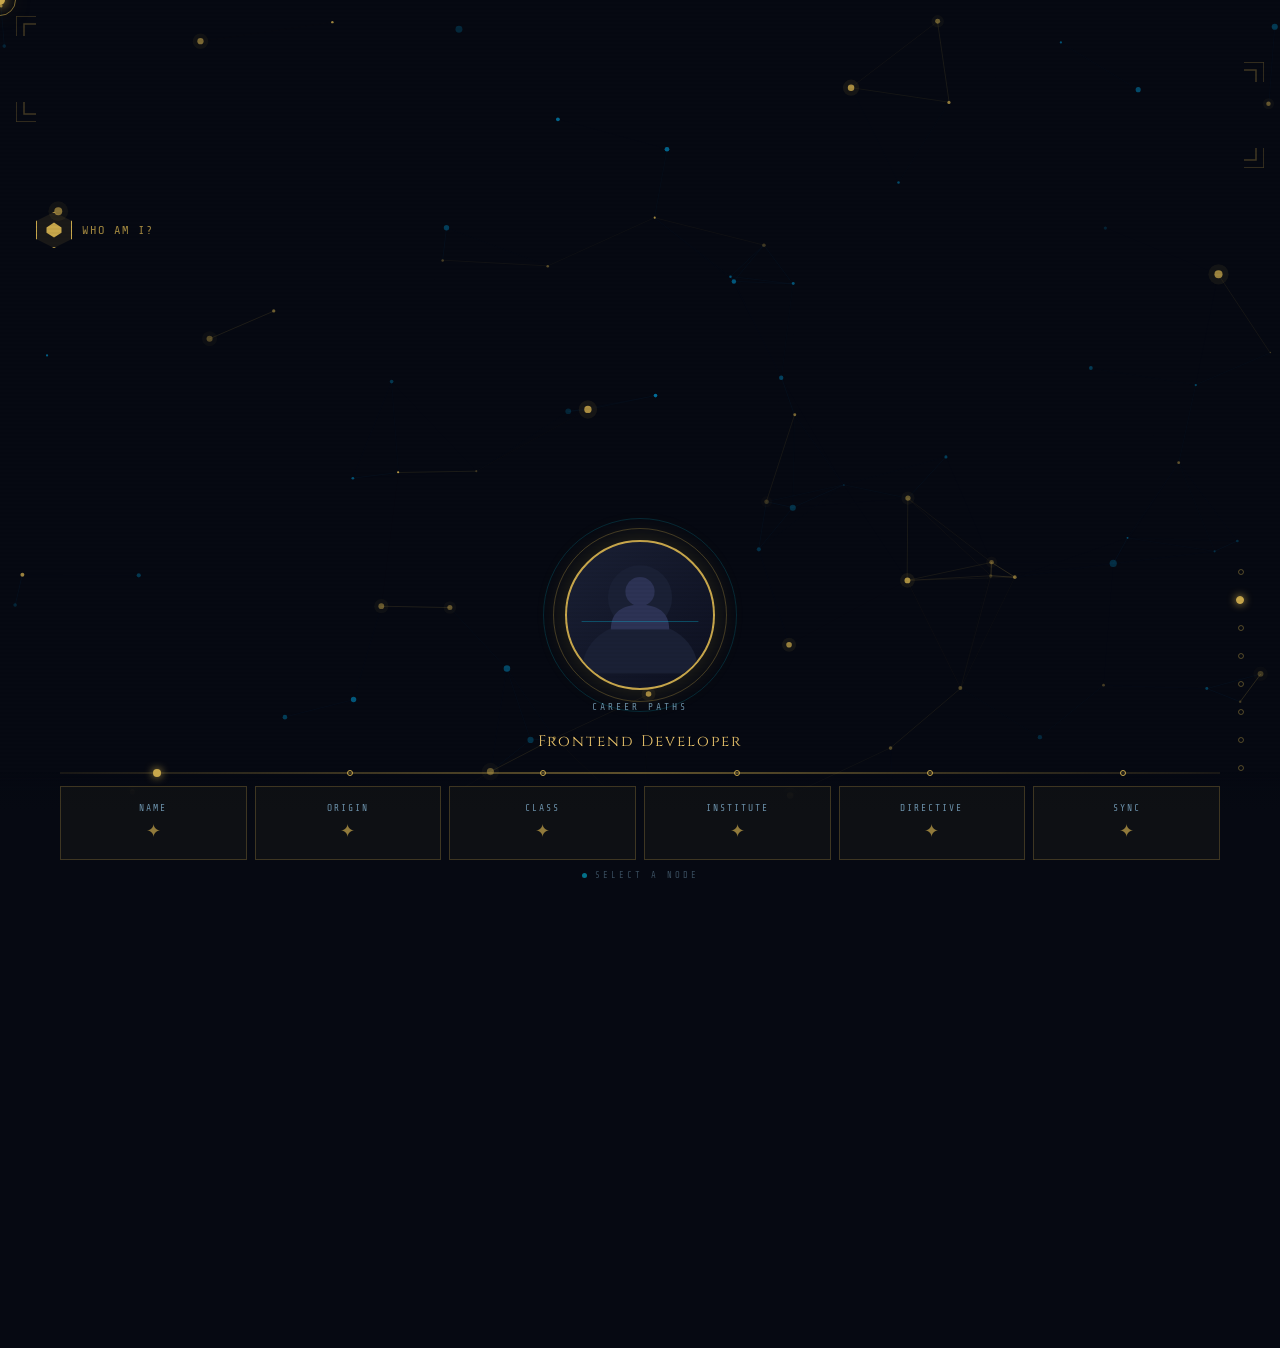
==== about.html @ 05319316 "fix font loading layout shift" ====
<!DOCTYPE html>
<html lang="en">
<head>
<meta charset="UTF-8">
<meta name="viewport" content="width=device-width, initial-scale=1.0">
<title>Who Am I — Carl Christian Jarque</title>
<link rel="preconnect" href="https://fonts.googleapis.com">
<link rel="preconnect" href="https://fonts.gstatic.com" crossorigin>
<link href="https://fonts.googleapis.com/css2?family=Cinzel:wght@400;600;700;900&family=Rajdhani:wght@300;400;500;600;700&family=Share+Tech+Mono&display=optional" rel="stylesheet">
<script src="https://cdnjs.cloudflare.com/ajax/libs/gsap/3.12.2/gsap.min.js"></script>
<link rel="stylesheet" href="css/style.css">
<style>
.about-page {
  width: 100%; height: 100%;
  display: flex;
  flex-direction: column;
  align-items: center;
  position: relative;
  padding-top: 72px;
  padding-bottom: 200px;
  overflow: hidden;
}

/* PHOTO CIRCLE AREA */
.photo-section {
  display: flex;
  flex-direction: column;
  align-items: center;
  gap: 12px;
  padding: 20px 0 16px;
}
.photo-ring-wrap {
  position: relative;
  width: 150px; height: 150px;
}
.photo-ring-1 {
  position: absolute;
  inset: -12px;
  border-radius: 50%;
  border: 1.5px solid rgba(201,168,76,0.3);
  animation: spin-slow 12s linear infinite;
}
.photo-ring-2 {
  position: absolute;
  inset: -22px;
  border-radius: 50%;
  border: 1px solid rgba(0,217,255,0.15);
  animation: spin-slow 20s linear infinite reverse;
}
.photo-circle {
  width: 150px; height: 150px;
  border-radius: 50%;
  border: 2px solid var(--gold);
  background: linear-gradient(135deg, #1a2035, #0d1020);
  display: flex;
  align-items: center;
  justify-content: center;
  overflow: hidden;
  box-shadow: 0 0 30px rgba(201,168,76,0.2);
}
.career-label {
  font-family: 'Share Tech Mono', monospace;
  font-size: 0.6rem;
  color: var(--text-dim);
  letter-spacing: 3px;
  text-align: center;
  margin-bottom: 4px;
}
.career-slider-wrap {
  height: 26px;
  overflow: hidden;
  width: 280px;
}
#career-slider {
  transition: transform 0.6s cubic-bezier(0.25, 0.46, 0.45, 0.94);
}
.career-slide {
  font-family: 'Cinzel', serif;
  font-size: 0.95rem;
  color: var(--gold-light);
  letter-spacing: 2px;
  height: 26px;
  display: flex;
  align-items: center;
  justify-content: center;
}

/* CHARACTER SILHOUETTE */
.char-silhouette {
  position: absolute;
  left: 50%;
  transform: translateX(-50%);
  top: 50%;
  margin-top: -80px;
  opacity: 0.08;
  pointer-events: none;
  width: 500px; height: 200px;
}

/* CARDS SECTION - FIXED TO BOTTOM */
.cards-section {
  position: fixed !important;
  bottom: 0 !important;
  left: 0 !important;
  right: 0 !important;
  padding: 0 60px 20px;
  background: linear-gradient(to top, rgba(6,9,18,1) 70%, rgba(6,9,18,0.95) 85%, transparent);
  z-index: 200 !important;
}
.timeline-line {
  position: relative;
  width: 100%;
  height: 2px;
  background: rgba(201,168,76,0.1);
  margin-bottom: 12px;
}
.timeline-line::after {
  content: '';
  position: absolute;
  inset: 0;
  background: linear-gradient(90deg, transparent, var(--gold), transparent);
  opacity: 0.4;
}
.timeline-dot {
  position: absolute;
  top: 50%;
  transform: translate(-50%, -50%);
  border-radius: 50%;
}
.cards-grid {
  display: grid;
  grid-template-columns: repeat(6, 1fr);
  gap: 8px;
  margin-bottom: 10px;
}
.hint-row {
  display: flex;
  align-items: center;
  justify-content: center;
  gap: 8px;
  opacity: 0.5;
}
.hint-dot {
  width: 5px; height: 5px;
  border-radius: 50%;
  background: var(--cyan);
  animation: pulse-green 2s infinite;
}
.hint-text {
  font-family: 'Share Tech Mono', monospace;
  font-size: 0.55rem;
  color: var(--text-dim);
  letter-spacing: 3px;
}

/* HOLOGRAM OVERLAY */
#hologram-overlay {
  position: fixed;
  top: 0; left: 0;
  width: 100%; height: 100%;
  z-index: 800;
  background: rgba(6,9,18,0.9);
  display: none;
  align-items: center;
  justify-content: center;
  backdrop-filter: blur(8px);
}
.holo-inner {
  display: flex;
  flex-direction: column;
  align-items: center;
  gap: 20px;
}
#hologram-cube-canvas {
  filter: drop-shadow(0 0 20px var(--cyan)) drop-shadow(0 0 40px rgba(0,217,255,0.4));
}
.holo-content {
  background: rgba(6,9,18,0.95);
  border: 1px solid rgba(0,217,255,0.3);
  padding: 28px 40px;
  max-width: 440px;
  text-align: center;
  clip-path: polygon(12px 0, 100% 0, 100% calc(100% - 12px), calc(100% - 12px) 100%, 0 100%, 0 12px);
  animation: holo-in 0.4s ease-out;
}
#holo-label {
  font-family: 'Share Tech Mono', monospace;
  font-size: 0.6rem;
  color: var(--cyan);
  letter-spacing: 4px;
  margin-bottom: 10px;
}
#holo-title {
  font-family: 'Cinzel', serif;
  font-size: 1.4rem;
  color: var(--gold-light);
  margin-bottom: 12px;
  font-weight: 600;
}
#holo-desc {
  font-family: 'Rajdhani', sans-serif;
  font-size: 0.9rem;
  color: var(--text-dim);
  line-height: 1.6;
}
.holo-close {
  font-family: 'Share Tech Mono', monospace;
  font-size: 0.6rem;
  color: var(--text-dim);
  letter-spacing: 3px;
  cursor: pointer;
  opacity: 0.6;
  transition: opacity 0.2s;
}
.holo-close:hover { opacity: 1; }





body > *:not(#bg-canvas):not(.scanlines):not(.cursor):not(.cursor-ring) {
  position: relative;
  z-index: 2;
}
.hub-page, .contact-page, .skills-page, .hobbies-page,
.projects-page, .certs-page, .about-page, .cards-section,
.contact-left, .contact-right, .hub-cards, .hub-mode-label,
.hub-card, .contact-item, .contact-header,
.skills-char-area, .skills-panel,
.hobby-frame, .hobbies-header, .frames-gallery,
.projects-list, .project-detail,
.certs-grid, .certs-header-row, .certs-footer,
.photo-section {
  position: relative;
  z-index: 20;
}

</style>
</head>
<body>

<!-- CURSOR -->
<div class="cursor" id="cursor"></div>
<div class="cursor-ring" id="cursor-ring"></div>

<!-- SCANLINES -->
<div class="scanlines"></div>

<!-- CORNER DECORATIONS -->
<div class="corner-deco tl"><svg viewBox="0 0 40 40" fill="none" stroke="#c9a84c" stroke-width="1.5"><path d="M0 20 L0 0 L20 0"/><path d="M8 20 L8 8 L20 8"/></svg></div>
<div class="corner-deco tr"><svg viewBox="0 0 40 40" fill="none" stroke="#c9a84c" stroke-width="1.5"><path d="M0 20 L0 0 L20 0"/><path d="M8 20 L8 8 L20 8"/></svg></div>
<div class="corner-deco bl"><svg viewBox="0 0 40 40" fill="none" stroke="#c9a84c" stroke-width="1.5"><path d="M0 20 L0 0 L20 0"/><path d="M8 20 L8 8 L20 8"/></svg></div>
<div class="corner-deco br"><svg viewBox="0 0 40 40" fill="none" stroke="#c9a84c" stroke-width="1.5"><path d="M0 20 L0 0 L20 0"/><path d="M8 20 L8 8 L20 8"/></svg></div>

<!-- BACKGROUND -->
<canvas id="bg-canvas"></canvas>

<!-- NAV -->
<div class="nav-breadcrumb">
  <div class="nav-logo" onclick="openAdminModal()"><svg viewBox="0 0 24 24"><path d="M12 2L22 8.5V15.5L12 22L2 15.5V8.5L12 2Z"/></svg></div>
  <span class="nav-section-name">Who Am I?</span>
</div>
<nav class="floating-nav">
  <a href="index.html" class="nav-item"><span class="nav-item-label">HOME</span><div class="nav-dot"></div></a>
  <a href="about.html" class="nav-item active"><span class="nav-item-label">WHO AM I</span><div class="nav-dot"></div></a>
  <a href="hobbies.html" class="nav-item"><span class="nav-item-label">HOBBIES</span><div class="nav-dot"></div></a>
  <a href="hub.html" class="nav-item"><span class="nav-item-label">EXPLORE</span><div class="nav-dot"></div></a>
  <a href="skills.html" class="nav-item"><span class="nav-item-label">ABILITIES</span><div class="nav-dot"></div></a>
  <a href="certifications.html" class="nav-item"><span class="nav-item-label">CERTS</span><div class="nav-dot"></div></a>
  <a href="projects.html" class="nav-item"><span class="nav-item-label">PROJECTS</span><div class="nav-dot"></div></a>
  <a href="contact.html" class="nav-item"><span class="nav-item-label">CONTACT</span><div class="nav-dot"></div></a>
</nav>
<a href="index.html" class="back-btn">
  <svg viewBox="0 0 24 24"><path d="M20 11H7.83l5.59-5.59L12 4l-8 8 8 8 1.41-1.41L7.83 13H20v-2z"/></svg>
  <span class="back-btn-text">BACK</span>
</a>

<!-- PAGE CONTENT -->
<div class="about-page">

  <!-- PHOTO SECTION -->
  <div class="photo-section">
    <div class="photo-ring-wrap">
      <div class="photo-ring-1"></div>
      <div class="photo-ring-2"></div>
      <div class="photo-circle" id="about-photo-circle">
        <svg viewBox="0 0 100 100" fill="none" style="width:100%;height:100%;">
          <circle cx="50" cy="38" r="22" fill="#1a2035"/>
          <path d="M10 90 C10 68 28 55 50 55 C72 55 90 68 90 90" fill="#1a2035"/>
          <circle cx="50" cy="34" r="10" fill="#2d3355"/>
          <path d="M30 60 C30 48 38 43 50 43 C62 43 70 48 70 60" fill="#2d3355"/>
          <line x1="10" y1="50" x2="90" y2="50" stroke="#00d9ff" stroke-width="0.5" stroke-opacity="0.4">
            <animate attributeName="y1" values="10;90;10" dur="3s" repeatCount="indefinite"/>
            <animate attributeName="y2" values="10;90;10" dur="3s" repeatCount="indefinite"/>
          </line>
        </svg>
      </div>
    </div>
    <div class="career-label">CAREER PATHS</div>
    <div class="career-slider-wrap">
      <div id="career-slider">
        <div class="career-slide">Frontend Developer</div>
        <div class="career-slide">Prompt Engineer</div>
        <div class="career-slide">Computer Engineer</div>
      </div>
    </div>
  </div>

  <!-- CHARACTER SILHOUETTE -->
  <div class="char-silhouette">
    <svg viewBox="0 0 500 200" fill="none" style="width:100%;height:100%;">
      <path d="M200 80 C180 100 160 110 100 108 C50 106 10 100 5 90 C2 84 8 78 20 80 C60 88 140 92 195 95" fill="#1a1e2e" stroke="#c9a84c" stroke-width="1.5" stroke-opacity="0.9"/>
      <path d="M300 80 C320 100 340 110 400 108 C450 106 490 100 495 90 C498 84 492 78 480 80 C440 88 360 92 305 95" fill="#1a1e2e" stroke="#c9a84c" stroke-width="1.5" stroke-opacity="0.9"/>
      <rect x="225" y="60" width="50" height="140" rx="8" fill="#141828" stroke="#c9a84c" stroke-width="1" stroke-opacity="0.6"/>
      <ellipse cx="250" cy="45" rx="28" ry="35" fill="#0f1322" stroke="#c9a84c" stroke-width="1" stroke-opacity="0.7"/>
      <ellipse cx="250" cy="50" rx="16" ry="20" fill="#050810" opacity="0.95"/>
    </svg>
  </div>

</div>

<!-- CARDS SECTION (fixed to bottom) -->
<div class="cards-section">
  <div class="timeline-line">
    <div class="timeline-dot" style="left:8.33%; width:8px; height:8px; background:var(--gold); box-shadow:0 0 8px var(--gold);"></div>
    <div class="timeline-dot" style="left:25%; width:6px; height:6px; border:1px solid var(--gold);"></div>
    <div class="timeline-dot" style="left:41.66%; width:6px; height:6px; border:1px solid var(--gold);"></div>
    <div class="timeline-dot" style="left:58.33%; width:6px; height:6px; border:1px solid var(--gold);"></div>
    <div class="timeline-dot" style="left:75%; width:6px; height:6px; border:1px solid var(--gold);"></div>
    <div class="timeline-dot" style="left:91.66%; width:6px; height:6px; border:1px solid var(--gold);"></div>
  </div>
  <div class="cards-grid">
    <div class="node-card" onclick="revealCard(0)"><div class="node-card-label">NAME</div><div class="node-card-check">✦</div></div>
    <div class="node-card" onclick="revealCard(1)"><div class="node-card-label">ORIGIN</div><div class="node-card-check">✦</div></div>
    <div class="node-card" onclick="revealCard(2)"><div class="node-card-label">CLASS</div><div class="node-card-check">✦</div></div>
    <div class="node-card" onclick="revealCard(3)"><div class="node-card-label">INSTITUTE</div><div class="node-card-check">✦</div></div>
    <div class="node-card" onclick="revealCard(4)"><div class="node-card-label">DIRECTIVE</div><div class="node-card-check">✦</div></div>
    <div class="node-card" onclick="revealCard(5)"><div class="node-card-label">SYNC</div><div class="node-card-check">✦</div></div>
  </div>
  <div class="hint-row">
    <div class="hint-dot"></div>
    <span class="hint-text">SELECT A NODE</span>
  </div>
</div>

<!-- HOLOGRAM OVERLAY -->
<div id="hologram-overlay" onclick="closeHologram()">
  <div class="holo-inner" onclick="event.stopPropagation()">
    <canvas id="hologram-cube-canvas" width="180" height="180"></canvas>
    <div class="holo-content">
      <div id="holo-label"></div>
      <div id="holo-title"></div>
      <div id="holo-desc"></div>
    </div>
    <div class="holo-close" onclick="closeHologram()">✕ CLOSE NODE</div>
  </div>
</div>

<!-- ADMIN MODAL -->
<div id="admin-modal">
  <div id="admin-terminal">
    <div class="terminal-dots"><div class="terminal-dot red"></div><div class="terminal-dot amber"></div><div class="terminal-dot green"></div><span class="terminal-label">ADMIN TERMINAL v1.0</span></div>
    <div id="admin-terminal-log"></div>
    <div class="terminal-input-row"><span class="terminal-prompt">PASS://</span><input type="password" id="admin-password-input" placeholder="enter access key..." onkeydown="handleAdminKey(event)"></div>
    <div class="terminal-buttons"><button class="terminal-btn" onclick="attemptAdminLogin()">AUTHENTICATE</button><button class="terminal-btn close" onclick="closeAdminModal()">✕</button></div>
  </div>
</div>

<script src="js/main.js"></script>
<script>
// Card data
const cardData = [
  { label: 'NODE 01 — DESIGNATION', title: 'Carl Christian Jarque', desc: 'The one behind the code, the designs, and the curiosity that drives it all.' },
  { label: 'NODE 02 — ORIGIN', title: 'Cavite, Philippines', desc: 'Born and raised in the Pearl of the Orient — shaped by culture, driven by ambition.' },
  { label: 'NODE 03 — CLASSIFICATION', title: 'Computer Engineer', desc: 'Bridging hardware and software — where logic meets creativity.' },
  { label: 'NODE 04 — INSTITUTION', title: 'San Sebastian College Recoletos De Cavite', desc: 'Forged through years of engineering challenges, projects, and sleepless nights.' },
  { label: 'NODE 05 — DIRECTIVE', title: 'Create Meaningful Experiences', desc: 'To create meaningful experiences through curiosity and exploration. Every line of code, every design decision — purposeful and intentional.' },
  { label: 'NODE 06 — SYNCHRONICITY', title: 'Be Adventurous', desc: 'Every step into the unknown shapes who you become. The philosophy that keeps pushing forward, even into uncharted territory.' }
];

// Career slider
let careerIndex = 0;
setInterval(() => {
  careerIndex = (careerIndex + 1) % 3;
  document.getElementById('career-slider').style.transform = `translateY(-${careerIndex * 26}px)`;
}, 2500);

// Hologram cube
let holoCubeAngle = 0, holoCubeActive = false;

function drawHoloCube() {
  if (!holoCubeActive) return;
  const canvas = document.getElementById('hologram-cube-canvas');
  const ctx = canvas.getContext('2d');
  const cx = 90, cy = 90, size = 55;
  ctx.clearRect(0, 0, 180, 180);
  holoCubeAngle += 0.018;
  const cos = Math.cos(holoCubeAngle), sin = Math.sin(holoCubeAngle);
  const cos2 = Math.cos(holoCubeAngle * 0.7), sin2 = Math.sin(holoCubeAngle * 0.7);
  const verts = [[-1,-1,-1],[1,-1,-1],[1,1,-1],[-1,1,-1],[-1,-1,1],[1,-1,1],[1,1,1],[-1,1,1]];
  const projected = verts.map(([x,y,z]) => {
    const x2 = x*cos - z*sin, z2 = x*sin + z*cos;
    const y2 = y*cos2 - z2*sin2, z3 = y*sin2 + z2*cos2;
    const scale = size / (2.5 - z3*0.3);
    return [cx + x2*scale, cy + y2*scale, z3];
  });
  [[0,1],[1,2],[2,3],[3,0],[4,5],[5,6],[6,7],[7,4],[0,4],[1,5],[2,6],[3,7]].forEach(([a,b]) => {
    const pa = projected[a], pb = projected[b];
    const alpha = ((pa[2]+pb[2])/2 + 1)/2 * 0.7 + 0.2;
    ctx.beginPath(); ctx.moveTo(pa[0], pa[1]); ctx.lineTo(pb[0], pb[1]);
    ctx.strokeStyle = `rgba(0,217,255,${alpha})`; ctx.lineWidth = 1.2; ctx.stroke();
  });
  projected.forEach(([px,py,pz]) => {
    const alpha = (pz+1)/2 * 0.8 + 0.2;
    ctx.beginPath(); ctx.arc(px, py, 3, 0, Math.PI*2);
    ctx.fillStyle = `rgba(0,217,255,${alpha})`; ctx.fill();
  });
  requestAnimationFrame(drawHoloCube);
}

function revealCard(index) {
  const data = cardData[index];
  document.getElementById('holo-label').textContent = data.label;
  document.getElementById('holo-title').textContent = data.title;
  document.getElementById('holo-desc').textContent = data.desc;
  document.querySelectorAll('.node-card').forEach((c,i) => c.classList.toggle('selected', i === index));
  const overlay = document.getElementById('hologram-overlay');
  overlay.style.display = 'flex';
  holoCubeActive = true;
  drawHoloCube();
  
}

function closeHologram() {
  holoCubeActive = false;
  document.getElementById('hologram-overlay').style.display = 'none';
}

// Page entrance

</script>
</body>
</html>
---- css/style.css ----
/* ============================================
   CARL CHRISTIAN JARQUE — PORTFOLIO
   Shared Stylesheet
   ============================================ */

:root {
  --bg: #060912;
  --gold: #c9a84c;
  --gold-light: #f0c96e;
  --gold-dim: #7a5e28;
  --cyan: #00d9ff;
  --cyan-dim: #004d5c;
  --blue-white: #d4eaf7;
  --text-dim: #6a8fa8;
  --red: #e03c3c;
  --panel-bg: rgba(6, 9, 18, 0.88);
  --border: rgba(201, 168, 76, 0.4);
  --border-bright: rgba(201, 168, 76, 0.85);
}

* { margin: 0; padding: 0; box-sizing: border-box; }

html, body {
  width: 100%; height: 100%;
  overflow: hidden;
  background: var(--bg);
  color: var(--blue-white);
  font-family: 'Rajdhani', sans-serif;
  cursor: none;
}

/* ============================================
   CUSTOM CURSOR
   ============================================ */
.cursor {
  position: fixed;
  width: 10px; height: 10px;
  background: var(--gold);
  border-radius: 50%;
  pointer-events: none;
  z-index: 9999;
  transform: translate(-50%, -50%);
  transition: transform 0.1s;
  box-shadow: 0 0 12px var(--gold), 0 0 24px var(--gold-dim);
}
.cursor-ring {
  position: fixed;
  width: 32px; height: 32px;
  border: 1px solid var(--gold);
  border-radius: 50%;
  pointer-events: none;
  z-index: 9998;
  transform: translate(-50%, -50%);
  transition: all 0.15s ease;
  opacity: 0.6;
}

/* ============================================
   BACKGROUND CANVAS
   ============================================ */
#bg-canvas {
  position: fixed;
  top: 0; left: 0;
  width: 100%; height: 100%;
  z-index: 1;
  pointer-events: none;
}

/* ============================================
   UNIVERSAL CONTENT LAYER
   Forces ALL page content above the canvas (z-index:1)
   ============================================ */
.page,
.hub-page, .contact-page, .skills-page,
.hobbies-page, .projects-page, .certs-page,
.about-page, .cards-section,
.nav-breadcrumb, .floating-nav, .back-btn,
.scanlines, .corner-deco,
#aria-panel, #admin-modal, #loading-screen,
#hologram-overlay, #carousel-overlay,
#cert-viewer, #cube-hologram-wrap {
  position: relative;
  z-index: 10;
}

/* Fixed elements need z-index too */
.nav-breadcrumb  { z-index: 1000; }
.floating-nav    { z-index: 1000; }
.back-btn        { z-index: 1000; }
.corner-deco     { z-index: 6;    }
.scanlines       { z-index: 5;    }
#loading-screen  { z-index: 9000; }
#aria-panel      { z-index: 500;  }
#admin-modal     { z-index: 900;  }
#hologram-overlay,
#carousel-overlay,
#cert-viewer     { z-index: 800;  }
.cards-section   { z-index: 200;  }
.cursor          { z-index: 9999; }
.cursor-ring     { z-index: 9998; }
.page {
  position: fixed;
  top: 0; left: 0;
  width: 100%; height: 100%;
  z-index: 10;
  display: flex;
  opacity: 1;
}

/* ============================================
   NAV BREADCRUMB
   ============================================ */
.nav-breadcrumb {
  position: fixed;
  top: 28px; left: 36px;
  z-index: 1000;
  display: flex;
  align-items: center;
  gap: 10px;
}
.nav-logo {
  width: 36px; height: 36px;
  border: 1.5px solid var(--gold);
  display: flex; align-items: center; justify-content: center;
  clip-path: polygon(50% 0%, 100% 25%, 100% 75%, 50% 100%, 0% 75%, 0% 25%);
  background: rgba(201,168,76,0.1);
  cursor: pointer;
  transition: all 0.3s;
}
.nav-logo:hover { background: rgba(201,168,76,0.2); }
.nav-logo svg { width: 18px; height: 18px; fill: var(--gold); }
.nav-section-name {
  font-family: 'Share Tech Mono', monospace;
  font-size: 0.75rem;
  color: var(--gold);
  letter-spacing: 2px;
  text-transform: uppercase;
  opacity: 0.8;
}

/* ============================================
   FLOATING NAV
   ============================================ */
.floating-nav {
  position: fixed;
  right: 36px;
  top: 50%;
  transform: translateY(-50%);
  z-index: 1000;
  display: flex;
  flex-direction: column;
  gap: 16px;
  align-items: flex-end;
}
.nav-item {
  display: flex;
  align-items: center;
  gap: 10px;
  cursor: pointer;
  opacity: 0.4;
  transition: all 0.3s;
  text-decoration: none;
}
.nav-item:hover, .nav-item.active { opacity: 1; }
.nav-item-label {
  font-family: 'Share Tech Mono', monospace;
  font-size: 0.65rem;
  letter-spacing: 2px;
  color: var(--gold);
  text-transform: uppercase;
  opacity: 0;
  transform: translateX(10px);
  transition: all 0.3s;
}
.nav-item:hover .nav-item-label { opacity: 1; transform: translateX(0); }
.nav-dot {
  width: 6px; height: 6px;
  border-radius: 50%;
  border: 1px solid var(--gold);
  transition: all 0.3s;
}
.nav-item.active .nav-dot,
.nav-item:hover .nav-dot {
  background: var(--gold);
  box-shadow: 0 0 8px var(--gold);
  width: 8px; height: 8px;
}

/* ============================================
   BACK BUTTON
   ============================================ */
.back-btn {
  position: fixed;
  top: 28px; right: 80px;
  z-index: 1000;
  display: flex;
  align-items: center;
  gap: 8px;
  cursor: pointer;
  opacity: 0.6;
  transition: opacity 0.2s;
  text-decoration: none;
}
.back-btn:hover { opacity: 1; }
.back-btn svg { width: 20px; height: 20px; fill: var(--gold); }
.back-btn-text {
  font-family: 'Share Tech Mono', monospace;
  font-size: 0.65rem;
  color: var(--gold);
  letter-spacing: 2px;
}

/* ============================================
   SCANLINES
   ============================================ */
.scanlines {
  position: fixed;
  top: 0; left: 0;
  width: 100%; height: 100%;
  z-index: 5;
  pointer-events: none;
  background: repeating-linear-gradient(
    0deg,
    transparent,
    transparent 2px,
    rgba(0,0,0,0.03) 2px,
    rgba(0,0,0,0.03) 4px
  );
}

/* ============================================
   CORNER DECORATIONS
   ============================================ */
.corner-deco {
  position: fixed;
  z-index: 6;
  pointer-events: none;
}
.corner-deco.tl { top: 16px; left: 16px; }
.corner-deco.tr { top: 16px; right: 16px; transform: scaleX(-1); }
.corner-deco.bl { bottom: 16px; left: 16px; transform: scaleY(-1); }
.corner-deco.br { bottom: 16px; right: 16px; transform: scale(-1); }
.corner-deco svg { width: 40px; height: 40px; opacity: 0.3; }

/* ============================================
   ARIA CHAT PANEL
   ============================================ */
#aria-panel {
  position: fixed;
  top: 0; right: -420px;
  width: 400px;
  height: 100%;
  z-index: 500;
  background: rgba(6,9,18,0.96);
  border-left: 1px solid var(--border);
  display: flex;
  flex-direction: column;
  transition: right 0.4s cubic-bezier(0.25, 0.46, 0.45, 0.94);
  backdrop-filter: blur(20px);
}
#aria-panel.open { right: 0; }

.aria-panel-header {
  padding: 24px 20px 20px;
  border-bottom: 1px solid var(--border);
  display: flex;
  align-items: center;
  gap: 14px;
  background: linear-gradient(180deg, rgba(0,217,255,0.04) 0%, transparent 100%);
}
.aria-avatar {
  width: 44px; height: 44px;
  border-radius: 50%;
  border: 1.5px solid var(--cyan);
  display: flex; align-items: center; justify-content: center;
  background: rgba(0,217,255,0.05);
  box-shadow: 0 0 12px rgba(0,217,255,0.2);
  flex-shrink: 0;
}
.aria-waveform {
  display: flex;
  align-items: center;
  gap: 2px;
  height: 20px;
}
.aria-waveform span {
  display: block;
  width: 3px;
  background: var(--cyan);
  border-radius: 2px;
  animation: wave 1.2s ease-in-out infinite;
}
.aria-waveform span:nth-child(1) { height: 8px; animation-delay: 0s; }
.aria-waveform span:nth-child(2) { height: 14px; animation-delay: 0.1s; }
.aria-waveform span:nth-child(3) { height: 20px; animation-delay: 0.2s; }
.aria-waveform span:nth-child(4) { height: 14px; animation-delay: 0.3s; }
.aria-waveform span:nth-child(5) { height: 8px; animation-delay: 0.4s; }
@keyframes wave {
  0%, 100% { transform: scaleY(0.5); opacity: 0.5; }
  50% { transform: scaleY(1); opacity: 1; }
}
.aria-info { flex: 1; }
.aria-name {
  font-family: 'Cinzel', serif;
  font-size: 1rem;
  font-weight: 600;
  color: var(--cyan);
  letter-spacing: 2px;
}
.aria-status {
  display: flex;
  align-items: center;
  gap: 6px;
  margin-top: 2px;
}
.aria-online-dot {
  width: 6px; height: 6px;
  border-radius: 50%;
  background: #00ff88;
  box-shadow: 0 0 6px #00ff88;
  animation: pulse-green 2s ease-in-out infinite;
}
.aria-status-text {
  font-family: 'Share Tech Mono', monospace;
  font-size: 0.55rem;
  color: var(--text-dim);
  letter-spacing: 1px;
}
.aria-close {
  width: 28px; height: 28px;
  border: 1px solid var(--border);
  display: flex; align-items: center; justify-content: center;
  cursor: pointer;
  color: var(--text-dim);
  font-size: 0.9rem;
  transition: all 0.2s;
}
.aria-close:hover { border-color: var(--gold); color: var(--gold); }
.aria-messages {
  flex: 1;
  overflow-y: auto;
  padding: 20px;
  display: flex;
  flex-direction: column;
  gap: 16px;
  scroll-behavior: smooth;
}
.aria-messages::-webkit-scrollbar { width: 4px; }
.aria-messages::-webkit-scrollbar-track { background: transparent; }
.aria-messages::-webkit-scrollbar-thumb { background: var(--border); border-radius: 2px; }
.msg {
  display: flex;
  gap: 10px;
  align-items: flex-end;
  animation: msg-in 0.3s ease-out;
}
@keyframes msg-in {
  from { opacity: 0; transform: translateY(10px); }
  to { opacity: 1; transform: translateY(0); }
}
.msg.user { flex-direction: row-reverse; }
.msg-avatar {
  width: 32px; height: 32px;
  border-radius: 50%;
  border: 1px solid var(--border);
  flex-shrink: 0;
  display: flex; align-items: center; justify-content: center;
  background: rgba(201,168,76,0.05);
}
.msg-avatar.aria-av { border-color: var(--cyan); background: rgba(0,217,255,0.05); }
.msg-avatar svg { width: 16px; height: 16px; }
.msg-bubble {
  max-width: 78%;
  padding: 10px 14px;
  border-radius: 2px;
}
.msg.aria .msg-bubble {
  background: rgba(0,217,255,0.06);
  border: 1px solid rgba(0,217,255,0.2);
}
.msg.user .msg-bubble {
  background: rgba(201,168,76,0.08);
  border: 1px solid rgba(201,168,76,0.2);
}
.msg-text {
  font-family: 'Rajdhani', sans-serif;
  font-size: 0.85rem;
  color: var(--blue-white);
  line-height: 1.5;
}
.msg-time {
  font-family: 'Share Tech Mono', monospace;
  font-size: 0.55rem;
  color: var(--text-dim);
  margin-top: 4px;
  text-align: right;
}
.msg.aria .msg-time { text-align: left; }
.aria-typing {
  display: none;
  gap: 4px;
  align-items: center;
  padding: 10px 14px;
  background: rgba(0,217,255,0.06);
  border: 1px solid rgba(0,217,255,0.2);
  width: fit-content;
  margin: 0 20px;
}
.aria-typing.show { display: flex; }
.typing-dot {
  width: 6px; height: 6px;
  border-radius: 50%;
  background: var(--cyan);
  opacity: 0.4;
  animation: typing 1.2s ease-in-out infinite;
}
.typing-dot:nth-child(2) { animation-delay: 0.2s; }
.typing-dot:nth-child(3) { animation-delay: 0.4s; }
@keyframes typing {
  0%, 100% { opacity: 0.4; transform: translateY(0); }
  50% { opacity: 1; transform: translateY(-4px); }
}
.aria-input-area {
  padding: 16px 20px;
  border-top: 1px solid var(--border);
  display: flex;
  gap: 10px;
  align-items: center;
}
.aria-input {
  flex: 1;
  background: rgba(255,255,255,0.03);
  border: 1px solid var(--border);
  padding: 10px 14px;
  color: var(--blue-white);
  font-family: 'Rajdhani', sans-serif;
  font-size: 0.85rem;
  outline: none;
  transition: border-color 0.2s;
}
.aria-input:focus { border-color: var(--cyan); }
.aria-input::placeholder { color: var(--text-dim); }
.aria-send {
  width: 40px; height: 40px;
  background: rgba(0,217,255,0.1);
  border: 1px solid var(--cyan);
  color: var(--cyan);
  cursor: pointer;
  display: flex; align-items: center; justify-content: center;
  transition: all 0.2s;
}
.aria-send:hover { background: rgba(0,217,255,0.2); }
.aria-send svg { width: 16px; height: 16px; fill: var(--cyan); }

/* ============================================
   ADMIN MODAL
   ============================================ */
#admin-modal {
  position: fixed;
  top: 0; left: 0;
  width: 100%; height: 100%;
  z-index: 900;
  background: rgba(6,9,18,0.95);
  display: none;
  align-items: center;
  justify-content: center;
  backdrop-filter: blur(12px);
}
#admin-terminal {
  width: 480px;
  border: 1px solid var(--border);
  background: rgba(6,9,18,0.98);
  padding: 40px;
}
.terminal-dots {
  display: flex;
  align-items: center;
  gap: 8px;
  margin-bottom: 24px;
  padding-bottom: 16px;
  border-bottom: 1px solid var(--border);
}
.terminal-dot {
  width: 10px; height: 10px;
  border-radius: 50%;
}
.terminal-dot.red { background: #e03c3c; }
.terminal-dot.amber { background: var(--gold); }
.terminal-dot.green { background: #00ff88; }
.terminal-label {
  font-family: 'Share Tech Mono', monospace;
  font-size: 0.65rem;
  color: var(--text-dim);
  letter-spacing: 2px;
  margin-left: 8px;
}
#admin-terminal-log {
  font-family: 'Share Tech Mono', monospace;
  font-size: 0.7rem;
  color: var(--cyan);
  line-height: 2;
  margin-bottom: 20px;
  min-height: 80px;
}
.terminal-input-row {
  display: flex;
  align-items: center;
  gap: 10px;
  margin-bottom: 16px;
}
.terminal-prompt {
  font-family: 'Share Tech Mono', monospace;
  font-size: 0.7rem;
  color: var(--gold);
}
#admin-password-input {
  flex: 1;
  background: transparent;
  border: none;
  border-bottom: 1px solid var(--border);
  color: var(--blue-white);
  font-family: 'Share Tech Mono', monospace;
  font-size: 0.8rem;
  padding: 6px;
  outline: none;
  letter-spacing: 3px;
}
.terminal-buttons {
  display: flex;
  gap: 10px;
}
.terminal-btn {
  flex: 1;
  padding: 10px;
  background: rgba(201,168,76,0.1);
  border: 1px solid var(--gold);
  color: var(--gold);
  font-family: 'Share Tech Mono', monospace;
  font-size: 0.7rem;
  letter-spacing: 2px;
  cursor: pointer;
  transition: all 0.2s;
}
.terminal-btn:hover { background: rgba(201,168,76,0.2); }
.terminal-btn.close {
  flex: 0;
  padding: 10px 16px;
  background: transparent;
  border-color: var(--border);
  color: var(--text-dim);
}

/* ============================================
   CSS ENTRANCE ANIMATIONS (replaces GSAP)
   ============================================ */
@keyframes fadeInUp {
  from { opacity: 0; transform: translateY(16px); }
  to   { opacity: 1; transform: translateY(0); }
}
@keyframes fadeInLeft {
  from { opacity: 0; transform: translateX(-16px); }
  to   { opacity: 1; transform: translateX(0); }
}
@keyframes fadeIn {
  from { opacity: 0; }
  to   { opacity: 1; }
}

.anim-fade-up   { animation: fadeInUp  0.5s ease-out both; }
.anim-fade-left { animation: fadeInLeft 0.5s ease-out both; }
.anim-fade      { animation: fadeIn    0.5s ease-out both; }
.anim-delay-1   { animation-delay: 0.1s; }
.anim-delay-2   { animation-delay: 0.2s; }
.anim-delay-3   { animation-delay: 0.3s; }
.anim-delay-4   { animation-delay: 0.4s; }
.anim-delay-5   { animation-delay: 0.5s; }

/* Ensure animated elements start visible if animation not supported */
.anim-fade-up, .anim-fade-left, .anim-fade { opacity: 1; }
@keyframes pulse-red {
  0%, 100% { box-shadow: 0 0 0 0 rgba(201,100,30,0.6); }
  50% { box-shadow: 0 0 0 6px rgba(201,100,30,0); }
}
@keyframes pulse-green {
  0%, 100% { box-shadow: 0 0 6px #00ff88; }
  50% { box-shadow: 0 0 14px #00ff88; }
}
@keyframes spin-slow {
  from { transform: rotate(0deg); }
  to { transform: rotate(360deg); }
}
@keyframes glitch-text {
  0%, 92%, 100% { text-shadow: none; transform: none; }
  93% { text-shadow: -2px 0 var(--cyan), 2px 0 var(--red); transform: translateX(1px); }
  94% { text-shadow: 2px 0 var(--cyan), -2px 0 var(--red); transform: translateX(-1px); }
  95% { text-shadow: none; transform: none; }
  96% { text-shadow: -1px 0 var(--cyan), 1px 0 var(--red); transform: translateX(2px); }
  97% { text-shadow: none; transform: none; }
}
@keyframes holo-in {
  from { opacity: 0; transform: translateY(20px) scale(0.95); }
  to { opacity: 1; transform: translateY(0) scale(1); }
}
@keyframes aria-ping {
  0% { transform: translate(-50%,-50%) scale(1); opacity: 0.6; }
  100% { transform: translate(-50%,-50%) scale(2.2); opacity: 0; }
}

/* ============================================
   SHARED COMPONENTS
   ============================================ */
.section-tag {
  font-family: 'Share Tech Mono', monospace;
  font-size: 0.7rem;
  color: var(--cyan);
  letter-spacing: 4px;
  text-transform: uppercase;
  opacity: 0.8;
  margin-bottom: 6px;
}
.section-title {
  font-family: 'Cinzel', serif;
  font-size: clamp(1.4rem, 2.5vw, 2.2rem);
  font-weight: 700;
  color: var(--blue-white);
  line-height: 1.1;
  letter-spacing: 1px;
  margin-bottom: 20px;
}
.gold-btn {
  display: flex;
  align-items: center;
  justify-content: space-between;
  padding: 0 24px;
  height: 48px;
  background: linear-gradient(135deg, rgba(201,168,76,0.15) 0%, rgba(201,168,76,0.05) 100%);
  border: 1px solid var(--gold);
  cursor: pointer;
  transition: all 0.3s;
  clip-path: polygon(12px 0, 100% 0, 100% calc(100% - 12px), calc(100% - 12px) 100%, 0 100%, 0 12px);
  position: relative;
  overflow: hidden;
  font-family: 'Cinzel', serif;
  font-size: 0.9rem;
  font-weight: 600;
  color: var(--gold-light);
  letter-spacing: 3px;
  text-transform: uppercase;
  text-decoration: none;
}
.gold-btn:hover {
  background: linear-gradient(135deg, rgba(201,168,76,0.25) 0%, rgba(201,168,76,0.1) 100%);
  box-shadow: 0 0 20px rgba(201,168,76,0.2);
  text-shadow: 0 0 12px var(--gold);
}

/* Node cards (Who Am I) */
.node-card {
  background: rgba(201,168,76,0.04);
  border: 1px solid rgba(201,168,76,0.25);
  padding: 16px 12px;
  cursor: pointer;
  transition: all 0.25s;
  display: flex;
  flex-direction: column;
  align-items: center;
  justify-content: center;
  gap: 8px;
}
.node-card:hover {
  border-color: var(--gold);
  background: rgba(201,168,76,0.1);
  transform: translateY(-3px);
  box-shadow: 0 8px 20px rgba(201,168,76,0.15);
}
.node-card.selected {
  border-color: var(--cyan);
  background: rgba(0,217,255,0.06);
}
.node-card-label {
  font-family: 'Share Tech Mono', monospace;
  font-size: 0.6rem;
  color: var(--text-dim);
  letter-spacing: 2px;
  text-align: center;
}
.node-card-check {
  font-size: 1.1rem;
  color: var(--gold);
  opacity: 0.7;
}
.node-card:hover .node-card-check { opacity: 1; color: var(--cyan); }
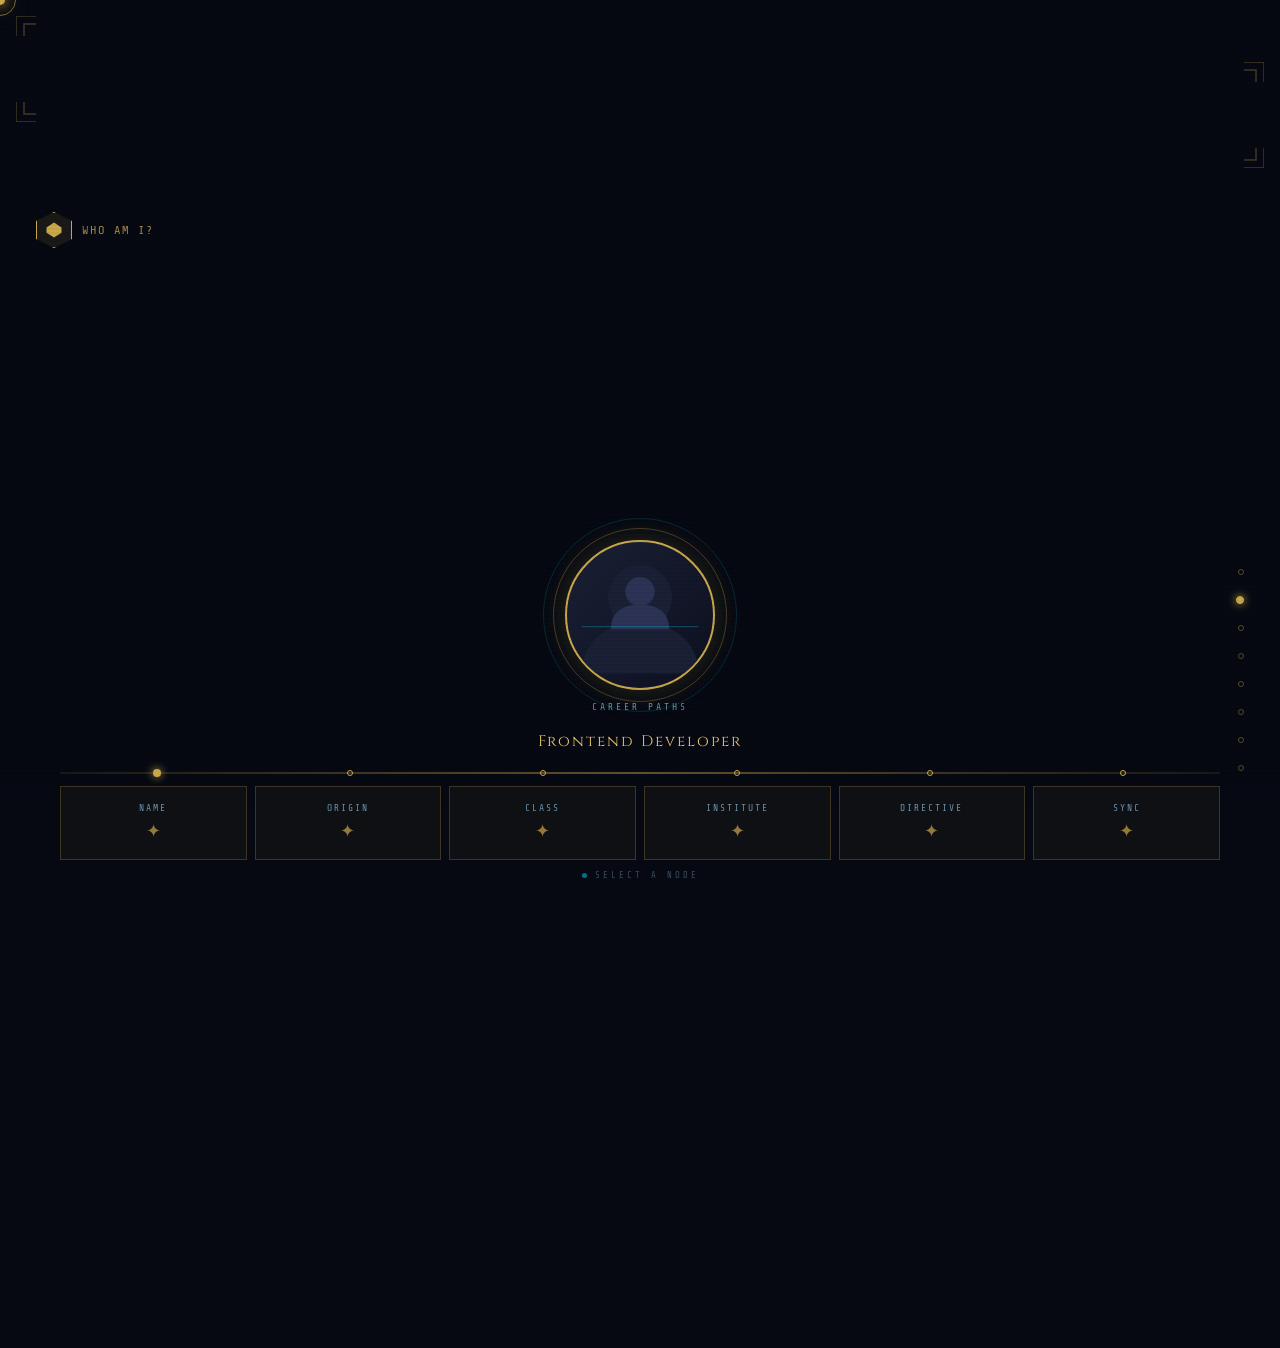
==== commit 3fc0c59e: "fix font loading layout shift" ====
--- a/about.html
+++ b/about.html
@@ -5,8 +5,7 @@
 <meta name="viewport" content="width=device-width, initial-scale=1.0">
 <title>Who Am I — Carl Christian Jarque</title>
 <link rel="preconnect" href="https://fonts.googleapis.com">
-<link rel="preconnect" href="https://fonts.gstatic.com" crossorigin>
-<link href="https://fonts.googleapis.com/css2?family=Cinzel:wght@400;600;700;900&family=Rajdhani:wght@300;400;500;600;700&family=Share+Tech+Mono&display=optional" rel="stylesheet">
+<link href="https://fonts.googleapis.com/css2?family=Cinzel:wght@400;600;700;900&family=Rajdhani:wght@300;400;500;600;700&family=Share+Tech+Mono&display=swap" rel="stylesheet">
 <script src="https://cdnjs.cloudflare.com/ajax/libs/gsap/3.12.2/gsap.min.js"></script>
 <link rel="stylesheet" href="css/style.css">
 <style>
@@ -214,10 +213,19 @@
 }
 .holo-close:hover { opacity: 1; }
 
-
-
-
-
+/* GLOBAL VISIBILITY FALLBACK — prevents GSAP from hiding elements */
+.hub-card, .hub-mode-label, .hub-bottom-hint,
+.skills-char-area, .skills-panel, .skills-category,
+.hobby-frame, .hobbies-header,
+.project-card, .projects-list-header, .detail-content.visible,
+.cert-card, .certs-header-row, .certs-footer,
+.contact-item, .contact-header, .contact-char-wrap,
+.photo-section, .cards-section {
+  opacity: 1 !important;
+}
+
+
+/* Z-INDEX FIX — forces content above bg-canvas */
 body > *:not(#bg-canvas):not(.scanlines):not(.cursor):not(.cursor-ring) {
   position: relative;
   z-index: 2;
--- a/css/style.css
+++ b/css/style.css
@@ -62,42 +62,13 @@
   position: fixed;
   top: 0; left: 0;
   width: 100%; height: 100%;
-  z-index: 1;
+  z-index: -1;
   pointer-events: none;
 }
 
 /* ============================================
-   UNIVERSAL CONTENT LAYER
-   Forces ALL page content above the canvas (z-index:1)
-   ============================================ */
-.page,
-.hub-page, .contact-page, .skills-page,
-.hobbies-page, .projects-page, .certs-page,
-.about-page, .cards-section,
-.nav-breadcrumb, .floating-nav, .back-btn,
-.scanlines, .corner-deco,
-#aria-panel, #admin-modal, #loading-screen,
-#hologram-overlay, #carousel-overlay,
-#cert-viewer, #cube-hologram-wrap {
-  position: relative;
-  z-index: 10;
-}
-
-/* Fixed elements need z-index too */
-.nav-breadcrumb  { z-index: 1000; }
-.floating-nav    { z-index: 1000; }
-.back-btn        { z-index: 1000; }
-.corner-deco     { z-index: 6;    }
-.scanlines       { z-index: 5;    }
-#loading-screen  { z-index: 9000; }
-#aria-panel      { z-index: 500;  }
-#admin-modal     { z-index: 900;  }
-#hologram-overlay,
-#carousel-overlay,
-#cert-viewer     { z-index: 800;  }
-.cards-section   { z-index: 200;  }
-.cursor          { z-index: 9999; }
-.cursor-ring     { z-index: 9998; }
+   PAGE WRAPPER
+   ============================================ */
 .page {
   position: fixed;
   top: 0; left: 0;
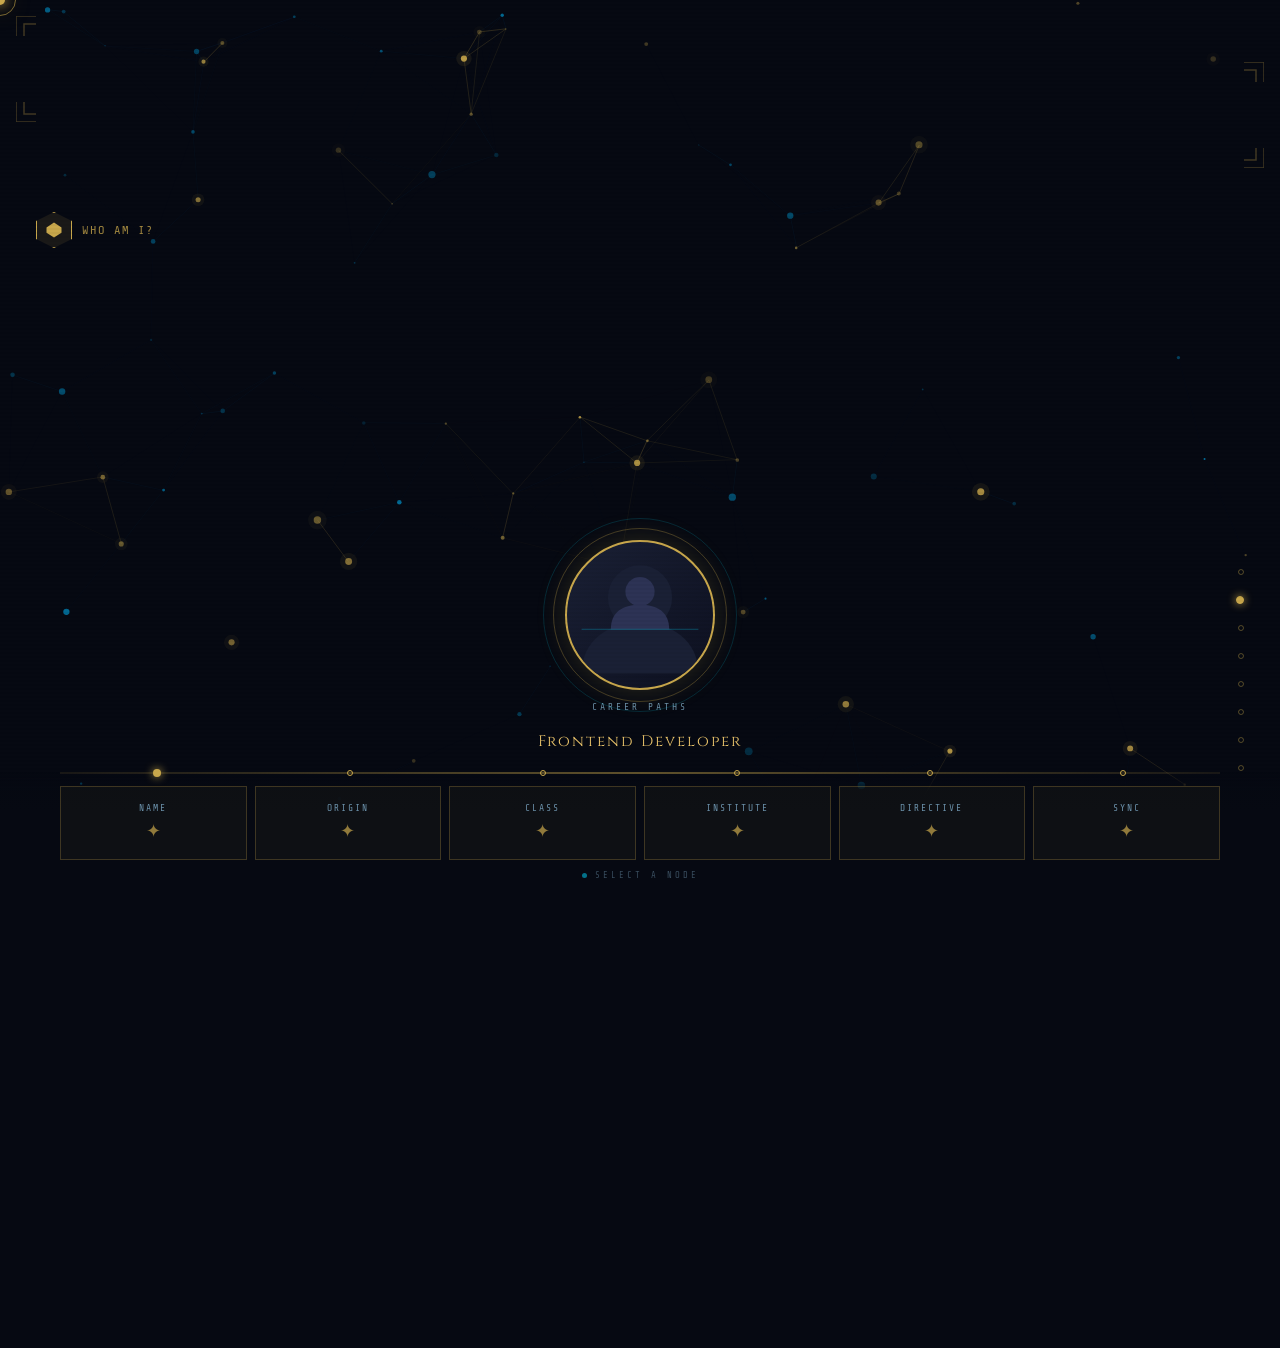
==== commit fd895117: "fix loading screen stuck" ====
--- a/about.html
+++ b/about.html
@@ -213,19 +213,10 @@
 }
 .holo-close:hover { opacity: 1; }
 
-/* GLOBAL VISIBILITY FALLBACK — prevents GSAP from hiding elements */
-.hub-card, .hub-mode-label, .hub-bottom-hint,
-.skills-char-area, .skills-panel, .skills-category,
-.hobby-frame, .hobbies-header,
-.project-card, .projects-list-header, .detail-content.visible,
-.cert-card, .certs-header-row, .certs-footer,
-.contact-item, .contact-header, .contact-char-wrap,
-.photo-section, .cards-section {
-  opacity: 1 !important;
-}
-
-
-/* Z-INDEX FIX — forces content above bg-canvas */
+
+
+
+
 body > *:not(#bg-canvas):not(.scanlines):not(.cursor):not(.cursor-ring) {
   position: relative;
   z-index: 2;
--- a/css/style.css
+++ b/css/style.css
@@ -62,13 +62,42 @@
   position: fixed;
   top: 0; left: 0;
   width: 100%; height: 100%;
-  z-index: -1;
+  z-index: 1;
   pointer-events: none;
 }
 
 /* ============================================
-   PAGE WRAPPER
-   ============================================ */
+   UNIVERSAL CONTENT LAYER
+   Forces ALL page content above the canvas (z-index:1)
+   ============================================ */
+.page,
+.hub-page, .contact-page, .skills-page,
+.hobbies-page, .projects-page, .certs-page,
+.about-page, .cards-section,
+.nav-breadcrumb, .floating-nav, .back-btn,
+.scanlines, .corner-deco,
+#aria-panel, #admin-modal, #loading-screen,
+#hologram-overlay, #carousel-overlay,
+#cert-viewer, #cube-hologram-wrap {
+  position: relative;
+  z-index: 10;
+}
+
+/* Fixed elements need z-index too */
+.nav-breadcrumb  { z-index: 1000; }
+.floating-nav    { z-index: 1000; }
+.back-btn        { z-index: 1000; }
+.corner-deco     { z-index: 6;    }
+.scanlines       { z-index: 5;    }
+#loading-screen  { z-index: 9000; }
+#aria-panel      { z-index: 500;  }
+#admin-modal     { z-index: 900;  }
+#hologram-overlay,
+#carousel-overlay,
+#cert-viewer     { z-index: 800;  }
+.cards-section   { z-index: 200;  }
+.cursor          { z-index: 9999; }
+.cursor-ring     { z-index: 9998; }
 .page {
   position: fixed;
   top: 0; left: 0;
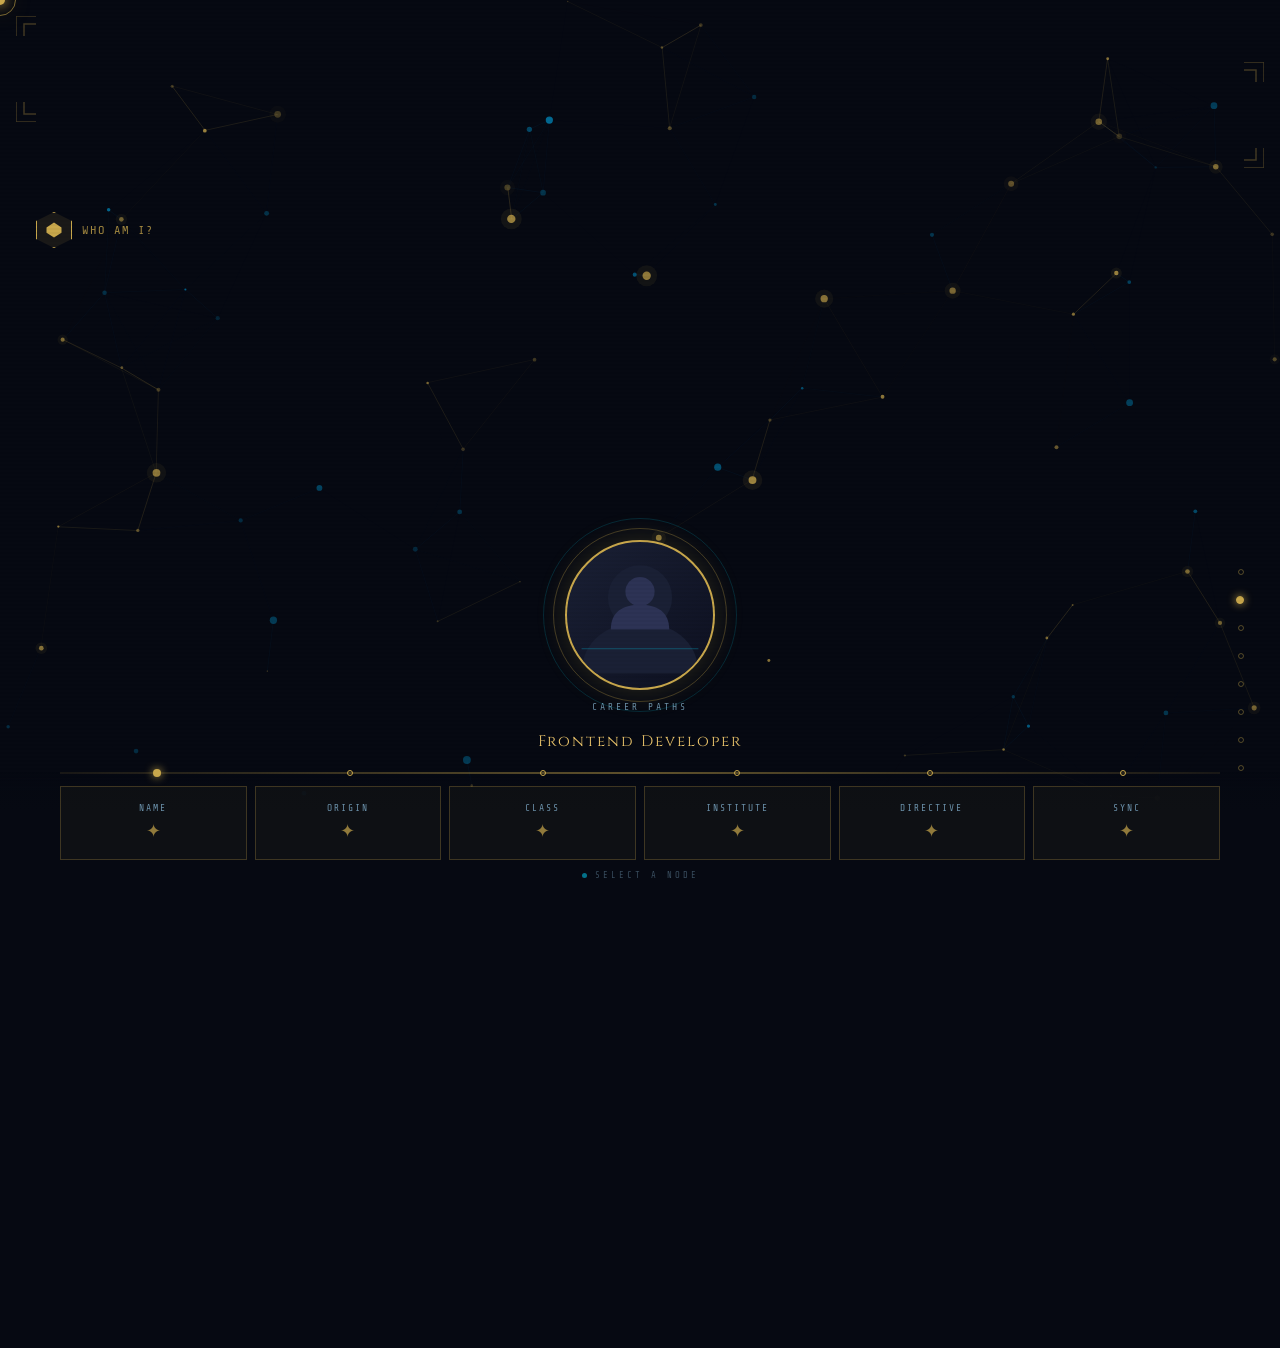
==== commit 142d6b17: "v2 - local fonts, no Google Fonts CDN" ====
--- a/about.html
+++ b/about.html
@@ -4,8 +4,6 @@
 <meta charset="UTF-8">
 <meta name="viewport" content="width=device-width, initial-scale=1.0">
 <title>Who Am I — Carl Christian Jarque</title>
-<link rel="preconnect" href="https://fonts.googleapis.com">
-<link href="https://fonts.googleapis.com/css2?family=Cinzel:wght@400;600;700;900&family=Rajdhani:wght@300;400;500;600;700&family=Share+Tech+Mono&display=swap" rel="stylesheet">
 <script src="https://cdnjs.cloudflare.com/ajax/libs/gsap/3.12.2/gsap.min.js"></script>
 <link rel="stylesheet" href="css/style.css">
 <style>
--- a/css/style.css
+++ b/css/style.css
@@ -1,8 +1,76 @@
 /* ============================================
    CARL CHRISTIAN JARQUE — PORTFOLIO
-   Shared Stylesheet
-   ============================================ */
-
+   Local Fonts — No Google Fonts CDN
+   ============================================ */
+
+/* @font-face declarations using local woff2 files */
+@font-face {
+  font-family: 'Cinzel';
+  src: url('../fonts/cinzel-v26-latin-regular.woff2') format('woff2');
+  font-weight: 400;
+  font-style: normal;
+  font-display: block;
+}
+@font-face {
+  font-family: 'Cinzel';
+  src: url('../fonts/cinzel-v26-latin-600.woff2') format('woff2');
+  font-weight: 600;
+  font-style: normal;
+  font-display: block;
+}
+@font-face {
+  font-family: 'Cinzel';
+  src: url('../fonts/cinzel-v26-latin-700.woff2') format('woff2');
+  font-weight: 700;
+  font-style: normal;
+  font-display: block;
+}
+@font-face {
+  font-family: 'Rajdhani';
+  src: url('../fonts/rajdhani-v17-latin-300.woff2') format('woff2');
+  font-weight: 300;
+  font-style: normal;
+  font-display: block;
+}
+@font-face {
+  font-family: 'Rajdhani';
+  src: url('../fonts/rajdhani-v17-latin-regular.woff2') format('woff2');
+  font-weight: 400;
+  font-style: normal;
+  font-display: block;
+}
+@font-face {
+  font-family: 'Rajdhani';
+  src: url('../fonts/rajdhani-v17-latin-500.woff2') format('woff2');
+  font-weight: 500;
+  font-style: normal;
+  font-display: block;
+}
+@font-face {
+  font-family: 'Rajdhani';
+  src: url('../fonts/rajdhani-v17-latin-600.woff2') format('woff2');
+  font-weight: 600;
+  font-style: normal;
+  font-display: block;
+}
+@font-face {
+  font-family: 'Rajdhani';
+  src: url('../fonts/rajdhani-v17-latin-700.woff2') format('woff2');
+  font-weight: 700;
+  font-style: normal;
+  font-display: block;
+}
+@font-face {
+  font-family: 'Share Tech Mono';
+  src: url('../fonts/share-tech-mono-v16-latin-regular.woff2') format('woff2');
+  font-weight: 400;
+  font-style: normal;
+  font-display: block;
+}
+
+/* ============================================
+   CSS VARIABLES
+   ============================================ */
 :root {
   --bg: #060912;
   --gold: #c9a84c;
@@ -18,6 +86,9 @@
   --border-bright: rgba(201, 168, 76, 0.85);
 }
 
+/* ============================================
+   RESET & BASE
+   ============================================ */
 * { margin: 0; padding: 0; box-sizing: border-box; }
 
 html, body {
@@ -67,44 +138,14 @@
 }
 
 /* ============================================
-   UNIVERSAL CONTENT LAYER
-   Forces ALL page content above the canvas (z-index:1)
-   ============================================ */
-.page,
-.hub-page, .contact-page, .skills-page,
-.hobbies-page, .projects-page, .certs-page,
-.about-page, .cards-section,
-.nav-breadcrumb, .floating-nav, .back-btn,
-.scanlines, .corner-deco,
-#aria-panel, #admin-modal, #loading-screen,
-#hologram-overlay, #carousel-overlay,
-#cert-viewer, #cube-hologram-wrap {
-  position: relative;
-  z-index: 10;
-}
-
-/* Fixed elements need z-index too */
-.nav-breadcrumb  { z-index: 1000; }
-.floating-nav    { z-index: 1000; }
-.back-btn        { z-index: 1000; }
-.corner-deco     { z-index: 6;    }
-.scanlines       { z-index: 5;    }
-#loading-screen  { z-index: 9000; }
-#aria-panel      { z-index: 500;  }
-#admin-modal     { z-index: 900;  }
-#hologram-overlay,
-#carousel-overlay,
-#cert-viewer     { z-index: 800;  }
-.cards-section   { z-index: 200;  }
-.cursor          { z-index: 9999; }
-.cursor-ring     { z-index: 9998; }
+   PAGE WRAPPER
+   ============================================ */
 .page {
   position: fixed;
   top: 0; left: 0;
   width: 100%; height: 100%;
   z-index: 10;
   display: flex;
-  opacity: 1;
 }
 
 /* ============================================
@@ -231,11 +272,7 @@
 /* ============================================
    CORNER DECORATIONS
    ============================================ */
-.corner-deco {
-  position: fixed;
-  z-index: 6;
-  pointer-events: none;
-}
+.corner-deco { position: fixed; z-index: 6; pointer-events: none; }
 .corner-deco.tl { top: 16px; left: 16px; }
 .corner-deco.tr { top: 16px; right: 16px; transform: scaleX(-1); }
 .corner-deco.bl { bottom: 16px; left: 16px; transform: scaleY(-1); }
@@ -248,8 +285,7 @@
 #aria-panel {
   position: fixed;
   top: 0; right: -420px;
-  width: 400px;
-  height: 100%;
+  width: 400px; height: 100%;
   z-index: 500;
   background: rgba(6,9,18,0.96);
   border-left: 1px solid var(--border);
@@ -259,7 +295,6 @@
   backdrop-filter: blur(20px);
 }
 #aria-panel.open { right: 0; }
-
 .aria-panel-header {
   padding: 24px 20px 20px;
   border-bottom: 1px solid var(--border);
@@ -277,17 +312,10 @@
   box-shadow: 0 0 12px rgba(0,217,255,0.2);
   flex-shrink: 0;
 }
-.aria-waveform {
-  display: flex;
-  align-items: center;
-  gap: 2px;
-  height: 20px;
-}
+.aria-waveform { display: flex; align-items: center; gap: 2px; height: 20px; }
 .aria-waveform span {
-  display: block;
-  width: 3px;
-  background: var(--cyan);
-  border-radius: 2px;
+  display: block; width: 3px;
+  background: var(--cyan); border-radius: 2px;
   animation: wave 1.2s ease-in-out infinite;
 }
 .aria-waveform span:nth-child(1) { height: 8px; animation-delay: 0s; }
@@ -300,154 +328,63 @@
   50% { transform: scaleY(1); opacity: 1; }
 }
 .aria-info { flex: 1; }
-.aria-name {
-  font-family: 'Cinzel', serif;
-  font-size: 1rem;
-  font-weight: 600;
-  color: var(--cyan);
-  letter-spacing: 2px;
-}
-.aria-status {
-  display: flex;
-  align-items: center;
-  gap: 6px;
-  margin-top: 2px;
-}
+.aria-name { font-family: 'Cinzel', serif; font-size: 1rem; font-weight: 600; color: var(--cyan); letter-spacing: 2px; }
+.aria-status { display: flex; align-items: center; gap: 6px; margin-top: 2px; }
 .aria-online-dot {
-  width: 6px; height: 6px;
-  border-radius: 50%;
-  background: #00ff88;
-  box-shadow: 0 0 6px #00ff88;
+  width: 6px; height: 6px; border-radius: 50%;
+  background: #00ff88; box-shadow: 0 0 6px #00ff88;
   animation: pulse-green 2s ease-in-out infinite;
 }
-.aria-status-text {
-  font-family: 'Share Tech Mono', monospace;
-  font-size: 0.55rem;
-  color: var(--text-dim);
-  letter-spacing: 1px;
-}
+.aria-status-text { font-family: 'Share Tech Mono', monospace; font-size: 0.55rem; color: var(--text-dim); letter-spacing: 1px; }
 .aria-close {
   width: 28px; height: 28px;
   border: 1px solid var(--border);
   display: flex; align-items: center; justify-content: center;
-  cursor: pointer;
-  color: var(--text-dim);
-  font-size: 0.9rem;
-  transition: all 0.2s;
+  cursor: pointer; color: var(--text-dim); font-size: 0.9rem; transition: all 0.2s;
 }
 .aria-close:hover { border-color: var(--gold); color: var(--gold); }
 .aria-messages {
-  flex: 1;
-  overflow-y: auto;
-  padding: 20px;
-  display: flex;
-  flex-direction: column;
-  gap: 16px;
-  scroll-behavior: smooth;
+  flex: 1; overflow-y: auto; padding: 20px;
+  display: flex; flex-direction: column; gap: 16px; scroll-behavior: smooth;
 }
 .aria-messages::-webkit-scrollbar { width: 4px; }
-.aria-messages::-webkit-scrollbar-track { background: transparent; }
-.aria-messages::-webkit-scrollbar-thumb { background: var(--border); border-radius: 2px; }
-.msg {
-  display: flex;
-  gap: 10px;
-  align-items: flex-end;
-  animation: msg-in 0.3s ease-out;
-}
-@keyframes msg-in {
-  from { opacity: 0; transform: translateY(10px); }
-  to { opacity: 1; transform: translateY(0); }
-}
+.aria-messages::-webkit-scrollbar-thumb { background: var(--border); }
+.msg { display: flex; gap: 10px; align-items: flex-end; animation: msg-in 0.3s ease-out; }
+@keyframes msg-in { from { opacity: 0; transform: translateY(10px); } to { opacity: 1; transform: translateY(0); } }
 .msg.user { flex-direction: row-reverse; }
 .msg-avatar {
-  width: 32px; height: 32px;
-  border-radius: 50%;
-  border: 1px solid var(--border);
-  flex-shrink: 0;
+  width: 32px; height: 32px; border-radius: 50%;
+  border: 1px solid var(--border); flex-shrink: 0;
   display: flex; align-items: center; justify-content: center;
   background: rgba(201,168,76,0.05);
 }
 .msg-avatar.aria-av { border-color: var(--cyan); background: rgba(0,217,255,0.05); }
 .msg-avatar svg { width: 16px; height: 16px; }
-.msg-bubble {
-  max-width: 78%;
-  padding: 10px 14px;
-  border-radius: 2px;
-}
-.msg.aria .msg-bubble {
-  background: rgba(0,217,255,0.06);
-  border: 1px solid rgba(0,217,255,0.2);
-}
-.msg.user .msg-bubble {
-  background: rgba(201,168,76,0.08);
-  border: 1px solid rgba(201,168,76,0.2);
-}
-.msg-text {
-  font-family: 'Rajdhani', sans-serif;
-  font-size: 0.85rem;
-  color: var(--blue-white);
-  line-height: 1.5;
-}
-.msg-time {
-  font-family: 'Share Tech Mono', monospace;
-  font-size: 0.55rem;
-  color: var(--text-dim);
-  margin-top: 4px;
-  text-align: right;
-}
+.msg-bubble { max-width: 78%; padding: 10px 14px; border-radius: 2px; }
+.msg.aria .msg-bubble { background: rgba(0,217,255,0.06); border: 1px solid rgba(0,217,255,0.2); }
+.msg.user .msg-bubble { background: rgba(201,168,76,0.08); border: 1px solid rgba(201,168,76,0.2); }
+.msg-text { font-family: 'Rajdhani', sans-serif; font-size: 0.85rem; color: var(--blue-white); line-height: 1.5; }
+.msg-time { font-family: 'Share Tech Mono', monospace; font-size: 0.55rem; color: var(--text-dim); margin-top: 4px; text-align: right; }
 .msg.aria .msg-time { text-align: left; }
-.aria-typing {
-  display: none;
-  gap: 4px;
-  align-items: center;
-  padding: 10px 14px;
-  background: rgba(0,217,255,0.06);
-  border: 1px solid rgba(0,217,255,0.2);
-  width: fit-content;
-  margin: 0 20px;
-}
+.aria-typing { display: none; gap: 4px; align-items: center; padding: 10px 14px; background: rgba(0,217,255,0.06); border: 1px solid rgba(0,217,255,0.2); width: fit-content; margin: 0 20px; }
 .aria-typing.show { display: flex; }
-.typing-dot {
-  width: 6px; height: 6px;
-  border-radius: 50%;
-  background: var(--cyan);
-  opacity: 0.4;
-  animation: typing 1.2s ease-in-out infinite;
-}
+.typing-dot { width: 6px; height: 6px; border-radius: 50%; background: var(--cyan); opacity: 0.4; animation: typing 1.2s ease-in-out infinite; }
 .typing-dot:nth-child(2) { animation-delay: 0.2s; }
 .typing-dot:nth-child(3) { animation-delay: 0.4s; }
-@keyframes typing {
-  0%, 100% { opacity: 0.4; transform: translateY(0); }
-  50% { opacity: 1; transform: translateY(-4px); }
-}
-.aria-input-area {
-  padding: 16px 20px;
-  border-top: 1px solid var(--border);
-  display: flex;
-  gap: 10px;
-  align-items: center;
-}
+@keyframes typing { 0%, 100% { opacity: 0.4; transform: translateY(0); } 50% { opacity: 1; transform: translateY(-4px); } }
+.aria-input-area { padding: 16px 20px; border-top: 1px solid var(--border); display: flex; gap: 10px; align-items: center; }
 .aria-input {
-  flex: 1;
-  background: rgba(255,255,255,0.03);
-  border: 1px solid var(--border);
-  padding: 10px 14px;
-  color: var(--blue-white);
-  font-family: 'Rajdhani', sans-serif;
-  font-size: 0.85rem;
-  outline: none;
-  transition: border-color 0.2s;
+  flex: 1; background: rgba(255,255,255,0.03);
+  border: 1px solid var(--border); padding: 10px 14px;
+  color: var(--blue-white); font-family: 'Rajdhani', sans-serif;
+  font-size: 0.85rem; outline: none; transition: border-color 0.2s;
 }
 .aria-input:focus { border-color: var(--cyan); }
 .aria-input::placeholder { color: var(--text-dim); }
 .aria-send {
-  width: 40px; height: 40px;
-  background: rgba(0,217,255,0.1);
-  border: 1px solid var(--cyan);
-  color: var(--cyan);
-  cursor: pointer;
-  display: flex; align-items: center; justify-content: center;
-  transition: all 0.2s;
+  width: 40px; height: 40px; background: rgba(0,217,255,0.1);
+  border: 1px solid var(--cyan); color: var(--cyan);
+  cursor: pointer; display: flex; align-items: center; justify-content: center; transition: all 0.2s;
 }
 .aria-send:hover { background: rgba(0,217,255,0.2); }
 .aria-send svg { width: 16px; height: 16px; fill: var(--cyan); }
@@ -456,14 +393,11 @@
    ADMIN MODAL
    ============================================ */
 #admin-modal {
-  position: fixed;
-  top: 0; left: 0;
+  position: fixed; top: 0; left: 0;
   width: 100%; height: 100%;
   z-index: 900;
   background: rgba(6,9,18,0.95);
-  display: none;
-  align-items: center;
-  justify-content: center;
+  display: none; align-items: center; justify-content: center;
   backdrop-filter: blur(12px);
 }
 #admin-terminal {
@@ -472,123 +406,37 @@
   background: rgba(6,9,18,0.98);
   padding: 40px;
 }
-.terminal-dots {
-  display: flex;
-  align-items: center;
-  gap: 8px;
-  margin-bottom: 24px;
-  padding-bottom: 16px;
-  border-bottom: 1px solid var(--border);
-}
-.terminal-dot {
-  width: 10px; height: 10px;
-  border-radius: 50%;
-}
+.terminal-dots { display: flex; align-items: center; gap: 8px; margin-bottom: 24px; padding-bottom: 16px; border-bottom: 1px solid var(--border); }
+.terminal-dot { width: 10px; height: 10px; border-radius: 50%; }
 .terminal-dot.red { background: #e03c3c; }
 .terminal-dot.amber { background: var(--gold); }
 .terminal-dot.green { background: #00ff88; }
-.terminal-label {
-  font-family: 'Share Tech Mono', monospace;
-  font-size: 0.65rem;
-  color: var(--text-dim);
-  letter-spacing: 2px;
-  margin-left: 8px;
-}
-#admin-terminal-log {
-  font-family: 'Share Tech Mono', monospace;
-  font-size: 0.7rem;
-  color: var(--cyan);
-  line-height: 2;
-  margin-bottom: 20px;
-  min-height: 80px;
-}
-.terminal-input-row {
-  display: flex;
-  align-items: center;
-  gap: 10px;
-  margin-bottom: 16px;
-}
-.terminal-prompt {
-  font-family: 'Share Tech Mono', monospace;
-  font-size: 0.7rem;
-  color: var(--gold);
-}
+.terminal-label { font-family: 'Share Tech Mono', monospace; font-size: 0.65rem; color: var(--text-dim); letter-spacing: 2px; margin-left: 8px; }
+#admin-terminal-log { font-family: 'Share Tech Mono', monospace; font-size: 0.7rem; color: var(--cyan); line-height: 2; margin-bottom: 20px; min-height: 80px; }
+.terminal-input-row { display: flex; align-items: center; gap: 10px; margin-bottom: 16px; }
+.terminal-prompt { font-family: 'Share Tech Mono', monospace; font-size: 0.7rem; color: var(--gold); }
 #admin-password-input {
-  flex: 1;
-  background: transparent;
-  border: none;
-  border-bottom: 1px solid var(--border);
-  color: var(--blue-white);
-  font-family: 'Share Tech Mono', monospace;
-  font-size: 0.8rem;
-  padding: 6px;
-  outline: none;
-  letter-spacing: 3px;
-}
-.terminal-buttons {
-  display: flex;
-  gap: 10px;
-}
+  flex: 1; background: transparent;
+  border: none; border-bottom: 1px solid var(--border);
+  color: var(--blue-white); font-family: 'Share Tech Mono', monospace;
+  font-size: 0.8rem; padding: 6px; outline: none; letter-spacing: 3px;
+}
+.terminal-buttons { display: flex; gap: 10px; }
 .terminal-btn {
-  flex: 1;
-  padding: 10px;
-  background: rgba(201,168,76,0.1);
-  border: 1px solid var(--gold);
-  color: var(--gold);
-  font-family: 'Share Tech Mono', monospace;
-  font-size: 0.7rem;
-  letter-spacing: 2px;
-  cursor: pointer;
-  transition: all 0.2s;
+  flex: 1; padding: 10px;
+  background: rgba(201,168,76,0.1); border: 1px solid var(--gold);
+  color: var(--gold); font-family: 'Share Tech Mono', monospace;
+  font-size: 0.7rem; letter-spacing: 2px; cursor: pointer; transition: all 0.2s;
 }
 .terminal-btn:hover { background: rgba(201,168,76,0.2); }
-.terminal-btn.close {
-  flex: 0;
-  padding: 10px 16px;
-  background: transparent;
-  border-color: var(--border);
-  color: var(--text-dim);
-}
-
-/* ============================================
-   CSS ENTRANCE ANIMATIONS (replaces GSAP)
-   ============================================ */
-@keyframes fadeInUp {
-  from { opacity: 0; transform: translateY(16px); }
-  to   { opacity: 1; transform: translateY(0); }
-}
-@keyframes fadeInLeft {
-  from { opacity: 0; transform: translateX(-16px); }
-  to   { opacity: 1; transform: translateX(0); }
-}
-@keyframes fadeIn {
-  from { opacity: 0; }
-  to   { opacity: 1; }
-}
-
-.anim-fade-up   { animation: fadeInUp  0.5s ease-out both; }
-.anim-fade-left { animation: fadeInLeft 0.5s ease-out both; }
-.anim-fade      { animation: fadeIn    0.5s ease-out both; }
-.anim-delay-1   { animation-delay: 0.1s; }
-.anim-delay-2   { animation-delay: 0.2s; }
-.anim-delay-3   { animation-delay: 0.3s; }
-.anim-delay-4   { animation-delay: 0.4s; }
-.anim-delay-5   { animation-delay: 0.5s; }
-
-/* Ensure animated elements start visible if animation not supported */
-.anim-fade-up, .anim-fade-left, .anim-fade { opacity: 1; }
-@keyframes pulse-red {
-  0%, 100% { box-shadow: 0 0 0 0 rgba(201,100,30,0.6); }
-  50% { box-shadow: 0 0 0 6px rgba(201,100,30,0); }
-}
-@keyframes pulse-green {
-  0%, 100% { box-shadow: 0 0 6px #00ff88; }
-  50% { box-shadow: 0 0 14px #00ff88; }
-}
-@keyframes spin-slow {
-  from { transform: rotate(0deg); }
-  to { transform: rotate(360deg); }
-}
+.terminal-btn.close { flex: 0; padding: 10px 16px; background: transparent; border-color: var(--border); color: var(--text-dim); }
+
+/* ============================================
+   SHARED ANIMATIONS
+   ============================================ */
+@keyframes pulse-red { 0%, 100% { box-shadow: 0 0 0 0 rgba(201,100,30,0.6); } 50% { box-shadow: 0 0 0 6px rgba(201,100,30,0); } }
+@keyframes pulse-green { 0%, 100% { box-shadow: 0 0 6px #00ff88; } 50% { box-shadow: 0 0 14px #00ff88; } }
+@keyframes spin-slow { from { transform: rotate(0deg); } to { transform: rotate(360deg); } }
 @keyframes glitch-text {
   0%, 92%, 100% { text-shadow: none; transform: none; }
   93% { text-shadow: -2px 0 var(--cyan), 2px 0 var(--red); transform: translateX(1px); }
@@ -597,96 +445,34 @@
   96% { text-shadow: -1px 0 var(--cyan), 1px 0 var(--red); transform: translateX(2px); }
   97% { text-shadow: none; transform: none; }
 }
-@keyframes holo-in {
-  from { opacity: 0; transform: translateY(20px) scale(0.95); }
-  to { opacity: 1; transform: translateY(0) scale(1); }
-}
-@keyframes aria-ping {
-  0% { transform: translate(-50%,-50%) scale(1); opacity: 0.6; }
-  100% { transform: translate(-50%,-50%) scale(2.2); opacity: 0; }
-}
+@keyframes holo-in { from { opacity: 0; transform: translateY(20px) scale(0.95); } to { opacity: 1; transform: translateY(0) scale(1); } }
+@keyframes aria-ping { 0% { transform: translate(-50%,-50%) scale(1); opacity: 0.6; } 100% { transform: translate(-50%,-50%) scale(2.2); opacity: 0; } }
 
 /* ============================================
    SHARED COMPONENTS
    ============================================ */
-.section-tag {
-  font-family: 'Share Tech Mono', monospace;
-  font-size: 0.7rem;
-  color: var(--cyan);
-  letter-spacing: 4px;
-  text-transform: uppercase;
-  opacity: 0.8;
-  margin-bottom: 6px;
-}
-.section-title {
-  font-family: 'Cinzel', serif;
-  font-size: clamp(1.4rem, 2.5vw, 2.2rem);
-  font-weight: 700;
-  color: var(--blue-white);
-  line-height: 1.1;
-  letter-spacing: 1px;
-  margin-bottom: 20px;
-}
+.section-tag { font-family: 'Share Tech Mono', monospace; font-size: 0.7rem; color: var(--cyan); letter-spacing: 4px; text-transform: uppercase; opacity: 0.8; margin-bottom: 6px; }
+.section-title { font-family: 'Cinzel', serif; font-size: clamp(1.4rem, 2.5vw, 2.2rem); font-weight: 700; color: var(--blue-white); line-height: 1.1; letter-spacing: 1px; margin-bottom: 20px; }
 .gold-btn {
-  display: flex;
-  align-items: center;
-  justify-content: space-between;
-  padding: 0 24px;
-  height: 48px;
+  display: flex; align-items: center; justify-content: space-between;
+  padding: 0 24px; height: 48px;
   background: linear-gradient(135deg, rgba(201,168,76,0.15) 0%, rgba(201,168,76,0.05) 100%);
-  border: 1px solid var(--gold);
-  cursor: pointer;
-  transition: all 0.3s;
+  border: 1px solid var(--gold); cursor: pointer; transition: all 0.3s;
   clip-path: polygon(12px 0, 100% 0, 100% calc(100% - 12px), calc(100% - 12px) 100%, 0 100%, 0 12px);
-  position: relative;
-  overflow: hidden;
-  font-family: 'Cinzel', serif;
-  font-size: 0.9rem;
-  font-weight: 600;
-  color: var(--gold-light);
-  letter-spacing: 3px;
-  text-transform: uppercase;
-  text-decoration: none;
-}
-.gold-btn:hover {
-  background: linear-gradient(135deg, rgba(201,168,76,0.25) 0%, rgba(201,168,76,0.1) 100%);
-  box-shadow: 0 0 20px rgba(201,168,76,0.2);
-  text-shadow: 0 0 12px var(--gold);
-}
-
-/* Node cards (Who Am I) */
+  position: relative; overflow: hidden;
+  font-family: 'Cinzel', serif; font-size: 0.9rem; font-weight: 600;
+  color: var(--gold-light); letter-spacing: 3px; text-transform: uppercase; text-decoration: none;
+}
+.gold-btn:hover { background: linear-gradient(135deg, rgba(201,168,76,0.25) 0%, rgba(201,168,76,0.1) 100%); box-shadow: 0 0 20px rgba(201,168,76,0.2); text-shadow: 0 0 12px var(--gold); }
+
+/* Node cards */
 .node-card {
-  background: rgba(201,168,76,0.04);
-  border: 1px solid rgba(201,168,76,0.25);
-  padding: 16px 12px;
-  cursor: pointer;
-  transition: all 0.25s;
-  display: flex;
-  flex-direction: column;
-  align-items: center;
-  justify-content: center;
-  gap: 8px;
-}
-.node-card:hover {
-  border-color: var(--gold);
-  background: rgba(201,168,76,0.1);
-  transform: translateY(-3px);
-  box-shadow: 0 8px 20px rgba(201,168,76,0.15);
-}
-.node-card.selected {
-  border-color: var(--cyan);
-  background: rgba(0,217,255,0.06);
-}
-.node-card-label {
-  font-family: 'Share Tech Mono', monospace;
-  font-size: 0.6rem;
-  color: var(--text-dim);
-  letter-spacing: 2px;
-  text-align: center;
-}
-.node-card-check {
-  font-size: 1.1rem;
-  color: var(--gold);
-  opacity: 0.7;
-}
+  background: rgba(201,168,76,0.04); border: 1px solid rgba(201,168,76,0.25);
+  padding: 16px 12px; cursor: pointer; transition: all 0.25s;
+  display: flex; flex-direction: column; align-items: center; justify-content: center; gap: 8px;
+}
+.node-card:hover { border-color: var(--gold); background: rgba(201,168,76,0.1); transform: translateY(-3px); box-shadow: 0 8px 20px rgba(201,168,76,0.15); }
+.node-card.selected { border-color: var(--cyan); background: rgba(0,217,255,0.06); }
+.node-card-label { font-family: 'Share Tech Mono', monospace; font-size: 0.6rem; color: var(--text-dim); letter-spacing: 2px; text-align: center; }
+.node-card-check { font-size: 1.1rem; color: var(--gold); opacity: 0.7; }
 .node-card:hover .node-card-check { opacity: 1; color: var(--cyan); }
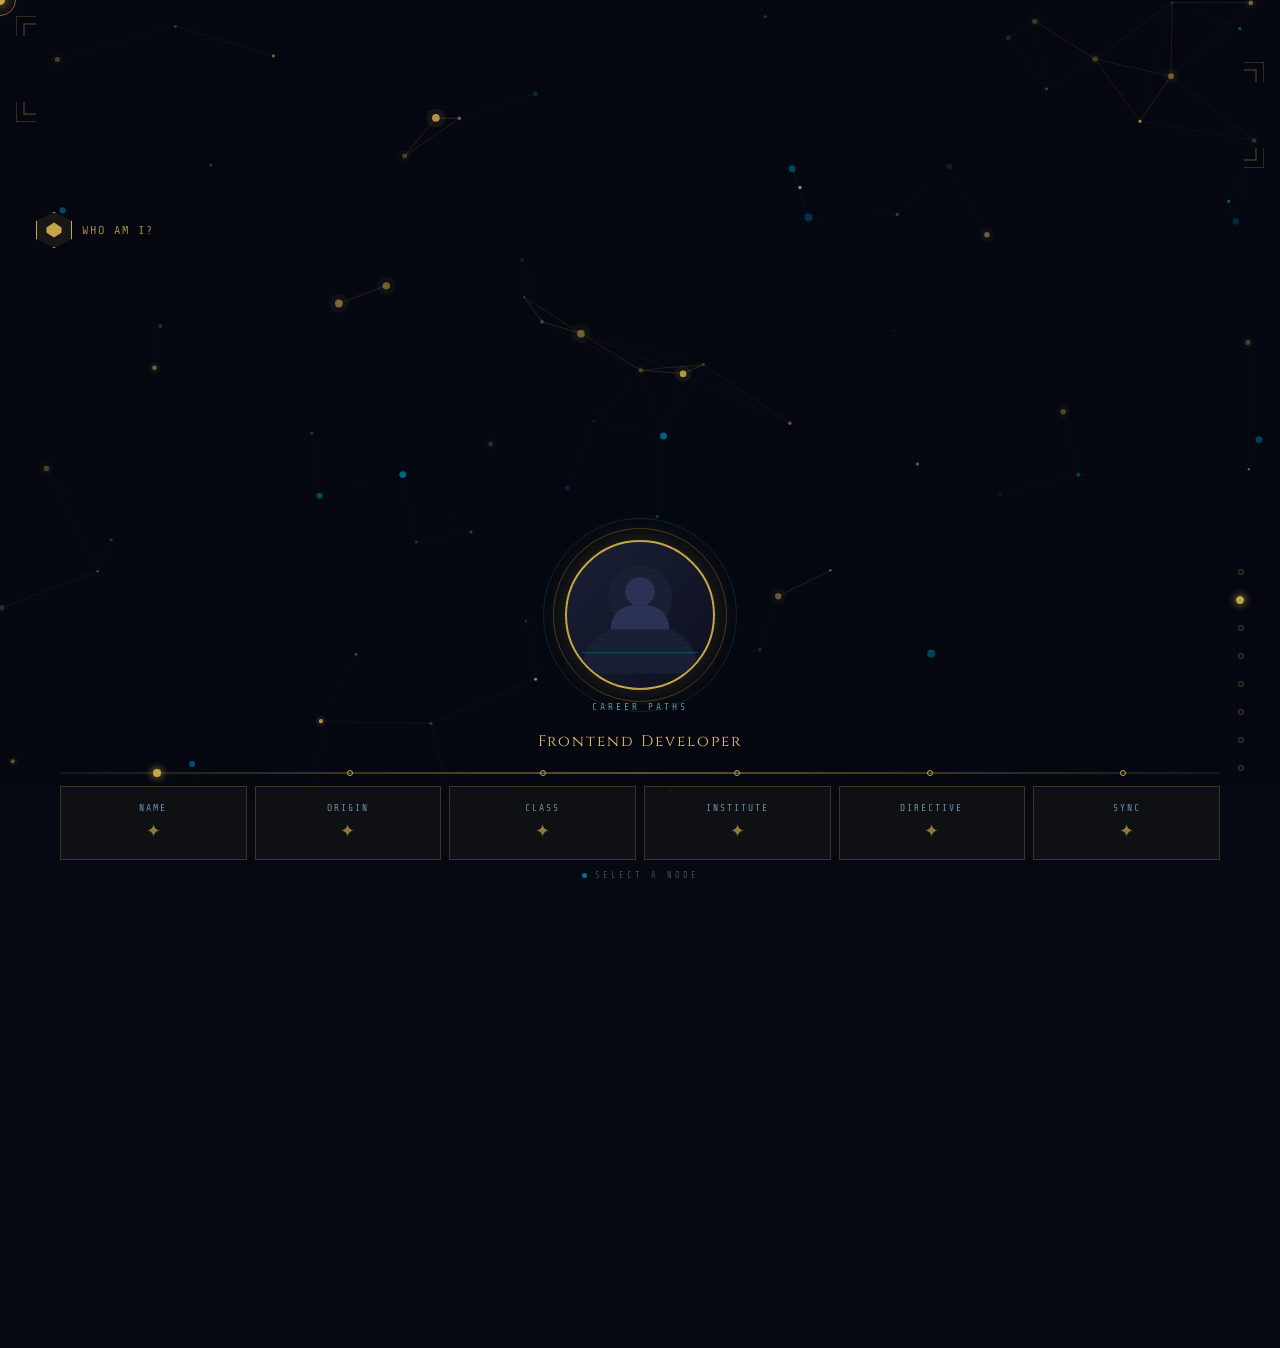
==== commit 89488324: "v2 fixed - 3d background and layout restored" ====
--- a/about.html
+++ b/about.html
@@ -273,6 +273,7 @@
 </a>
 
 <!-- PAGE CONTENT -->
+<div class="page">
 <div class="about-page">
 
   <!-- PHOTO SECTION -->
@@ -313,6 +314,8 @@
       <ellipse cx="250" cy="50" rx="16" ry="20" fill="#050810" opacity="0.95"/>
     </svg>
   </div>
+
+</div><!-- end .page -->
 
 </div>
 
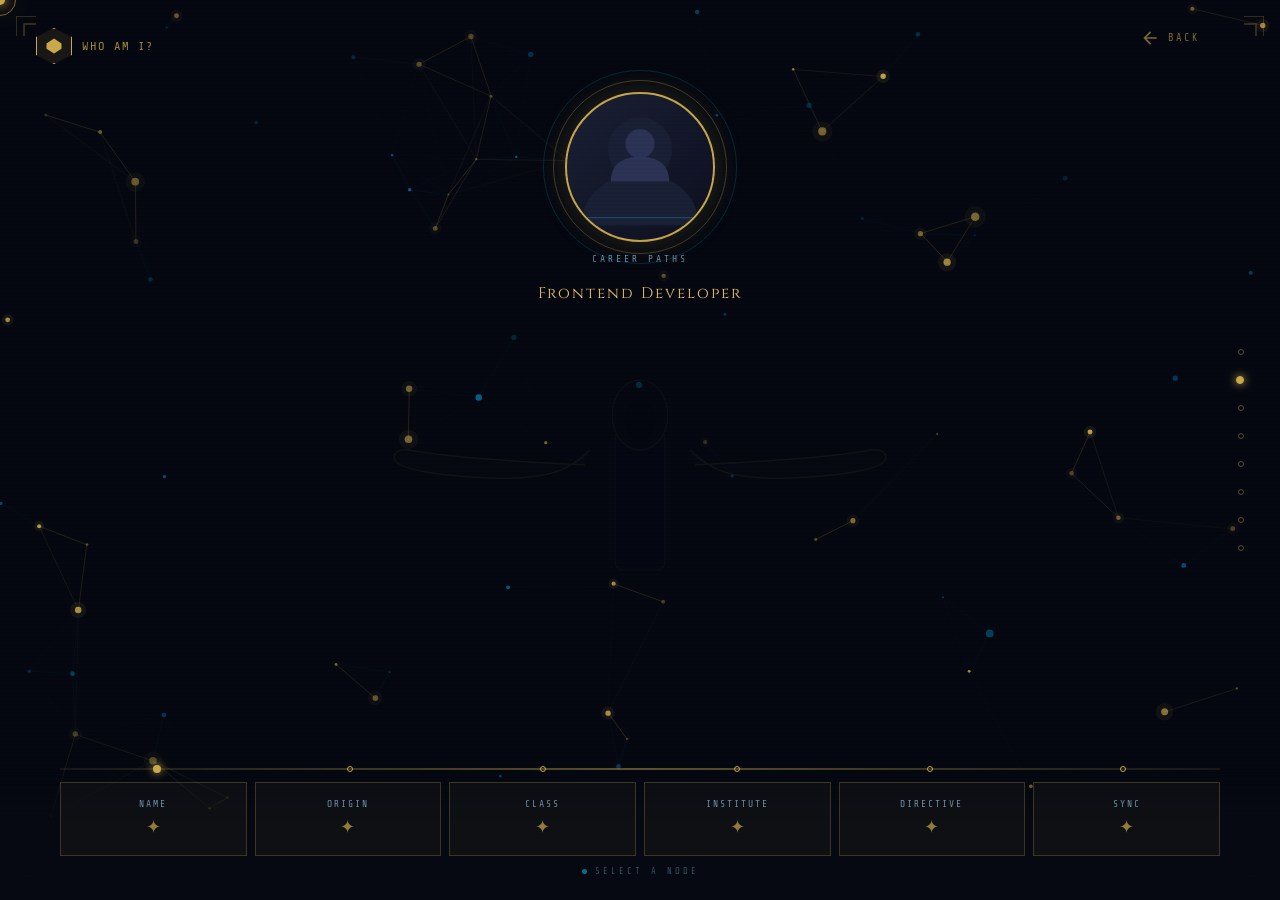
==== commit 482392e2: "fix page layout - flex stretch and fill" ====
--- a/about.html
+++ b/about.html
@@ -4,6 +4,8 @@
 <meta charset="UTF-8">
 <meta name="viewport" content="width=device-width, initial-scale=1.0">
 <title>Who Am I — Carl Christian Jarque</title>
+<link rel="preconnect" href="https://fonts.googleapis.com">
+<link href="https://fonts.googleapis.com/css2?family=Cinzel:wght@400;600;700;900&family=Rajdhani:wght@300;400;500;600;700&family=Share+Tech+Mono&display=swap" rel="stylesheet">
 <script src="https://cdnjs.cloudflare.com/ajax/libs/gsap/3.12.2/gsap.min.js"></script>
 <link rel="stylesheet" href="css/style.css">
 <style>
@@ -14,8 +16,6 @@
   align-items: center;
   position: relative;
   padding-top: 72px;
-  padding-bottom: 200px;
-  overflow: hidden;
 }
 
 /* PHOTO CIRCLE AREA */
@@ -96,13 +96,11 @@
 
 /* CARDS SECTION - FIXED TO BOTTOM */
 .cards-section {
-  position: fixed !important;
-  bottom: 0 !important;
-  left: 0 !important;
-  right: 0 !important;
-  padding: 0 60px 20px;
-  background: linear-gradient(to top, rgba(6,9,18,1) 70%, rgba(6,9,18,0.95) 85%, transparent);
-  z-index: 200 !important;
+  position: fixed;
+  bottom: 0; left: 0; right: 0;
+  padding: 0 60px 24px;
+  background: linear-gradient(to top, rgba(6,9,18,0.98) 60%, transparent);
+  z-index: 20;
 }
 .timeline-line {
   position: relative;
@@ -210,28 +208,6 @@
   transition: opacity 0.2s;
 }
 .holo-close:hover { opacity: 1; }
-
-
-
-
-
-body > *:not(#bg-canvas):not(.scanlines):not(.cursor):not(.cursor-ring) {
-  position: relative;
-  z-index: 2;
-}
-.hub-page, .contact-page, .skills-page, .hobbies-page,
-.projects-page, .certs-page, .about-page, .cards-section,
-.contact-left, .contact-right, .hub-cards, .hub-mode-label,
-.hub-card, .contact-item, .contact-header,
-.skills-char-area, .skills-panel,
-.hobby-frame, .hobbies-header, .frames-gallery,
-.projects-list, .project-detail,
-.certs-grid, .certs-header-row, .certs-footer,
-.photo-section {
-  position: relative;
-  z-index: 20;
-}
-
 </style>
 </head>
 <body>
@@ -273,7 +249,6 @@
 </a>
 
 <!-- PAGE CONTENT -->
-<div class="page">
 <div class="about-page">
 
   <!-- PHOTO SECTION -->
@@ -314,8 +289,6 @@
       <ellipse cx="250" cy="50" rx="16" ry="20" fill="#050810" opacity="0.95"/>
     </svg>
   </div>
-
-</div><!-- end .page -->
 
 </div>
 
@@ -428,16 +401,21 @@
   overlay.style.display = 'flex';
   holoCubeActive = true;
   drawHoloCube();
-  
+  gsap.fromTo(overlay, { opacity: 0 }, { opacity: 1, duration: 0.3 });
 }
 
 function closeHologram() {
   holoCubeActive = false;
-  document.getElementById('hologram-overlay').style.display = 'none';
+  gsap.to('#hologram-overlay', { opacity: 0, duration: 0.2, onComplete: () => {
+    document.getElementById('hologram-overlay').style.display = 'none';
+  }});
 }
 
 // Page entrance
-
+window.addEventListener('load', () => {
+  gsap.from('.photo-section', { opacity: 0, y: -20, duration: 0.6, delay: 0.2 });
+  gsap.from('.cards-section', { opacity: 0, y: 30, duration: 0.6, delay: 0.4 });
+});
 </script>
 </body>
 </html>
--- a/css/style.css
+++ b/css/style.css
@@ -1,76 +1,8 @@
 /* ============================================
    CARL CHRISTIAN JARQUE — PORTFOLIO
-   Local Fonts — No Google Fonts CDN
-   ============================================ */
-
-/* @font-face declarations using local woff2 files */
-@font-face {
-  font-family: 'Cinzel';
-  src: url('../fonts/cinzel-v26-latin-regular.woff2') format('woff2');
-  font-weight: 400;
-  font-style: normal;
-  font-display: block;
-}
-@font-face {
-  font-family: 'Cinzel';
-  src: url('../fonts/cinzel-v26-latin-600.woff2') format('woff2');
-  font-weight: 600;
-  font-style: normal;
-  font-display: block;
-}
-@font-face {
-  font-family: 'Cinzel';
-  src: url('../fonts/cinzel-v26-latin-700.woff2') format('woff2');
-  font-weight: 700;
-  font-style: normal;
-  font-display: block;
-}
-@font-face {
-  font-family: 'Rajdhani';
-  src: url('../fonts/rajdhani-v17-latin-300.woff2') format('woff2');
-  font-weight: 300;
-  font-style: normal;
-  font-display: block;
-}
-@font-face {
-  font-family: 'Rajdhani';
-  src: url('../fonts/rajdhani-v17-latin-regular.woff2') format('woff2');
-  font-weight: 400;
-  font-style: normal;
-  font-display: block;
-}
-@font-face {
-  font-family: 'Rajdhani';
-  src: url('../fonts/rajdhani-v17-latin-500.woff2') format('woff2');
-  font-weight: 500;
-  font-style: normal;
-  font-display: block;
-}
-@font-face {
-  font-family: 'Rajdhani';
-  src: url('../fonts/rajdhani-v17-latin-600.woff2') format('woff2');
-  font-weight: 600;
-  font-style: normal;
-  font-display: block;
-}
-@font-face {
-  font-family: 'Rajdhani';
-  src: url('../fonts/rajdhani-v17-latin-700.woff2') format('woff2');
-  font-weight: 700;
-  font-style: normal;
-  font-display: block;
-}
-@font-face {
-  font-family: 'Share Tech Mono';
-  src: url('../fonts/share-tech-mono-v16-latin-regular.woff2') format('woff2');
-  font-weight: 400;
-  font-style: normal;
-  font-display: block;
-}
-
-/* ============================================
-   CSS VARIABLES
-   ============================================ */
+   Shared Stylesheet
+   ============================================ */
+
 :root {
   --bg: #060912;
   --gold: #c9a84c;
@@ -86,9 +18,6 @@
   --border-bright: rgba(201, 168, 76, 0.85);
 }
 
-/* ============================================
-   RESET & BASE
-   ============================================ */
 * { margin: 0; padding: 0; box-sizing: border-box; }
 
 html, body {
@@ -133,8 +62,7 @@
   position: fixed;
   top: 0; left: 0;
   width: 100%; height: 100%;
-  z-index: 1;
-  pointer-events: none;
+  z-index: 0;
 }
 
 /* ============================================
@@ -146,6 +74,7 @@
   width: 100%; height: 100%;
   z-index: 10;
   display: flex;
+  opacity: 1;
 }
 
 /* ============================================
@@ -272,7 +201,11 @@
 /* ============================================
    CORNER DECORATIONS
    ============================================ */
-.corner-deco { position: fixed; z-index: 6; pointer-events: none; }
+.corner-deco {
+  position: fixed;
+  z-index: 6;
+  pointer-events: none;
+}
 .corner-deco.tl { top: 16px; left: 16px; }
 .corner-deco.tr { top: 16px; right: 16px; transform: scaleX(-1); }
 .corner-deco.bl { bottom: 16px; left: 16px; transform: scaleY(-1); }
@@ -285,7 +218,8 @@
 #aria-panel {
   position: fixed;
   top: 0; right: -420px;
-  width: 400px; height: 100%;
+  width: 400px;
+  height: 100%;
   z-index: 500;
   background: rgba(6,9,18,0.96);
   border-left: 1px solid var(--border);
@@ -295,6 +229,7 @@
   backdrop-filter: blur(20px);
 }
 #aria-panel.open { right: 0; }
+
 .aria-panel-header {
   padding: 24px 20px 20px;
   border-bottom: 1px solid var(--border);
@@ -312,10 +247,17 @@
   box-shadow: 0 0 12px rgba(0,217,255,0.2);
   flex-shrink: 0;
 }
-.aria-waveform { display: flex; align-items: center; gap: 2px; height: 20px; }
+.aria-waveform {
+  display: flex;
+  align-items: center;
+  gap: 2px;
+  height: 20px;
+}
 .aria-waveform span {
-  display: block; width: 3px;
-  background: var(--cyan); border-radius: 2px;
+  display: block;
+  width: 3px;
+  background: var(--cyan);
+  border-radius: 2px;
   animation: wave 1.2s ease-in-out infinite;
 }
 .aria-waveform span:nth-child(1) { height: 8px; animation-delay: 0s; }
@@ -328,63 +270,154 @@
   50% { transform: scaleY(1); opacity: 1; }
 }
 .aria-info { flex: 1; }
-.aria-name { font-family: 'Cinzel', serif; font-size: 1rem; font-weight: 600; color: var(--cyan); letter-spacing: 2px; }
-.aria-status { display: flex; align-items: center; gap: 6px; margin-top: 2px; }
+.aria-name {
+  font-family: 'Cinzel', serif;
+  font-size: 1rem;
+  font-weight: 600;
+  color: var(--cyan);
+  letter-spacing: 2px;
+}
+.aria-status {
+  display: flex;
+  align-items: center;
+  gap: 6px;
+  margin-top: 2px;
+}
 .aria-online-dot {
-  width: 6px; height: 6px; border-radius: 50%;
-  background: #00ff88; box-shadow: 0 0 6px #00ff88;
+  width: 6px; height: 6px;
+  border-radius: 50%;
+  background: #00ff88;
+  box-shadow: 0 0 6px #00ff88;
   animation: pulse-green 2s ease-in-out infinite;
 }
-.aria-status-text { font-family: 'Share Tech Mono', monospace; font-size: 0.55rem; color: var(--text-dim); letter-spacing: 1px; }
+.aria-status-text {
+  font-family: 'Share Tech Mono', monospace;
+  font-size: 0.55rem;
+  color: var(--text-dim);
+  letter-spacing: 1px;
+}
 .aria-close {
   width: 28px; height: 28px;
   border: 1px solid var(--border);
   display: flex; align-items: center; justify-content: center;
-  cursor: pointer; color: var(--text-dim); font-size: 0.9rem; transition: all 0.2s;
+  cursor: pointer;
+  color: var(--text-dim);
+  font-size: 0.9rem;
+  transition: all 0.2s;
 }
 .aria-close:hover { border-color: var(--gold); color: var(--gold); }
 .aria-messages {
-  flex: 1; overflow-y: auto; padding: 20px;
-  display: flex; flex-direction: column; gap: 16px; scroll-behavior: smooth;
+  flex: 1;
+  overflow-y: auto;
+  padding: 20px;
+  display: flex;
+  flex-direction: column;
+  gap: 16px;
+  scroll-behavior: smooth;
 }
 .aria-messages::-webkit-scrollbar { width: 4px; }
-.aria-messages::-webkit-scrollbar-thumb { background: var(--border); }
-.msg { display: flex; gap: 10px; align-items: flex-end; animation: msg-in 0.3s ease-out; }
-@keyframes msg-in { from { opacity: 0; transform: translateY(10px); } to { opacity: 1; transform: translateY(0); } }
+.aria-messages::-webkit-scrollbar-track { background: transparent; }
+.aria-messages::-webkit-scrollbar-thumb { background: var(--border); border-radius: 2px; }
+.msg {
+  display: flex;
+  gap: 10px;
+  align-items: flex-end;
+  animation: msg-in 0.3s ease-out;
+}
+@keyframes msg-in {
+  from { opacity: 0; transform: translateY(10px); }
+  to { opacity: 1; transform: translateY(0); }
+}
 .msg.user { flex-direction: row-reverse; }
 .msg-avatar {
-  width: 32px; height: 32px; border-radius: 50%;
-  border: 1px solid var(--border); flex-shrink: 0;
+  width: 32px; height: 32px;
+  border-radius: 50%;
+  border: 1px solid var(--border);
+  flex-shrink: 0;
   display: flex; align-items: center; justify-content: center;
   background: rgba(201,168,76,0.05);
 }
 .msg-avatar.aria-av { border-color: var(--cyan); background: rgba(0,217,255,0.05); }
 .msg-avatar svg { width: 16px; height: 16px; }
-.msg-bubble { max-width: 78%; padding: 10px 14px; border-radius: 2px; }
-.msg.aria .msg-bubble { background: rgba(0,217,255,0.06); border: 1px solid rgba(0,217,255,0.2); }
-.msg.user .msg-bubble { background: rgba(201,168,76,0.08); border: 1px solid rgba(201,168,76,0.2); }
-.msg-text { font-family: 'Rajdhani', sans-serif; font-size: 0.85rem; color: var(--blue-white); line-height: 1.5; }
-.msg-time { font-family: 'Share Tech Mono', monospace; font-size: 0.55rem; color: var(--text-dim); margin-top: 4px; text-align: right; }
+.msg-bubble {
+  max-width: 78%;
+  padding: 10px 14px;
+  border-radius: 2px;
+}
+.msg.aria .msg-bubble {
+  background: rgba(0,217,255,0.06);
+  border: 1px solid rgba(0,217,255,0.2);
+}
+.msg.user .msg-bubble {
+  background: rgba(201,168,76,0.08);
+  border: 1px solid rgba(201,168,76,0.2);
+}
+.msg-text {
+  font-family: 'Rajdhani', sans-serif;
+  font-size: 0.85rem;
+  color: var(--blue-white);
+  line-height: 1.5;
+}
+.msg-time {
+  font-family: 'Share Tech Mono', monospace;
+  font-size: 0.55rem;
+  color: var(--text-dim);
+  margin-top: 4px;
+  text-align: right;
+}
 .msg.aria .msg-time { text-align: left; }
-.aria-typing { display: none; gap: 4px; align-items: center; padding: 10px 14px; background: rgba(0,217,255,0.06); border: 1px solid rgba(0,217,255,0.2); width: fit-content; margin: 0 20px; }
+.aria-typing {
+  display: none;
+  gap: 4px;
+  align-items: center;
+  padding: 10px 14px;
+  background: rgba(0,217,255,0.06);
+  border: 1px solid rgba(0,217,255,0.2);
+  width: fit-content;
+  margin: 0 20px;
+}
 .aria-typing.show { display: flex; }
-.typing-dot { width: 6px; height: 6px; border-radius: 50%; background: var(--cyan); opacity: 0.4; animation: typing 1.2s ease-in-out infinite; }
+.typing-dot {
+  width: 6px; height: 6px;
+  border-radius: 50%;
+  background: var(--cyan);
+  opacity: 0.4;
+  animation: typing 1.2s ease-in-out infinite;
+}
 .typing-dot:nth-child(2) { animation-delay: 0.2s; }
 .typing-dot:nth-child(3) { animation-delay: 0.4s; }
-@keyframes typing { 0%, 100% { opacity: 0.4; transform: translateY(0); } 50% { opacity: 1; transform: translateY(-4px); } }
-.aria-input-area { padding: 16px 20px; border-top: 1px solid var(--border); display: flex; gap: 10px; align-items: center; }
+@keyframes typing {
+  0%, 100% { opacity: 0.4; transform: translateY(0); }
+  50% { opacity: 1; transform: translateY(-4px); }
+}
+.aria-input-area {
+  padding: 16px 20px;
+  border-top: 1px solid var(--border);
+  display: flex;
+  gap: 10px;
+  align-items: center;
+}
 .aria-input {
-  flex: 1; background: rgba(255,255,255,0.03);
-  border: 1px solid var(--border); padding: 10px 14px;
-  color: var(--blue-white); font-family: 'Rajdhani', sans-serif;
-  font-size: 0.85rem; outline: none; transition: border-color 0.2s;
+  flex: 1;
+  background: rgba(255,255,255,0.03);
+  border: 1px solid var(--border);
+  padding: 10px 14px;
+  color: var(--blue-white);
+  font-family: 'Rajdhani', sans-serif;
+  font-size: 0.85rem;
+  outline: none;
+  transition: border-color 0.2s;
 }
 .aria-input:focus { border-color: var(--cyan); }
 .aria-input::placeholder { color: var(--text-dim); }
 .aria-send {
-  width: 40px; height: 40px; background: rgba(0,217,255,0.1);
-  border: 1px solid var(--cyan); color: var(--cyan);
-  cursor: pointer; display: flex; align-items: center; justify-content: center; transition: all 0.2s;
+  width: 40px; height: 40px;
+  background: rgba(0,217,255,0.1);
+  border: 1px solid var(--cyan);
+  color: var(--cyan);
+  cursor: pointer;
+  display: flex; align-items: center; justify-content: center;
+  transition: all 0.2s;
 }
 .aria-send:hover { background: rgba(0,217,255,0.2); }
 .aria-send svg { width: 16px; height: 16px; fill: var(--cyan); }
@@ -393,11 +426,14 @@
    ADMIN MODAL
    ============================================ */
 #admin-modal {
-  position: fixed; top: 0; left: 0;
+  position: fixed;
+  top: 0; left: 0;
   width: 100%; height: 100%;
   z-index: 900;
   background: rgba(6,9,18,0.95);
-  display: none; align-items: center; justify-content: center;
+  display: none;
+  align-items: center;
+  justify-content: center;
   backdrop-filter: blur(12px);
 }
 #admin-terminal {
@@ -406,37 +442,99 @@
   background: rgba(6,9,18,0.98);
   padding: 40px;
 }
-.terminal-dots { display: flex; align-items: center; gap: 8px; margin-bottom: 24px; padding-bottom: 16px; border-bottom: 1px solid var(--border); }
-.terminal-dot { width: 10px; height: 10px; border-radius: 50%; }
+.terminal-dots {
+  display: flex;
+  align-items: center;
+  gap: 8px;
+  margin-bottom: 24px;
+  padding-bottom: 16px;
+  border-bottom: 1px solid var(--border);
+}
+.terminal-dot {
+  width: 10px; height: 10px;
+  border-radius: 50%;
+}
 .terminal-dot.red { background: #e03c3c; }
 .terminal-dot.amber { background: var(--gold); }
 .terminal-dot.green { background: #00ff88; }
-.terminal-label { font-family: 'Share Tech Mono', monospace; font-size: 0.65rem; color: var(--text-dim); letter-spacing: 2px; margin-left: 8px; }
-#admin-terminal-log { font-family: 'Share Tech Mono', monospace; font-size: 0.7rem; color: var(--cyan); line-height: 2; margin-bottom: 20px; min-height: 80px; }
-.terminal-input-row { display: flex; align-items: center; gap: 10px; margin-bottom: 16px; }
-.terminal-prompt { font-family: 'Share Tech Mono', monospace; font-size: 0.7rem; color: var(--gold); }
+.terminal-label {
+  font-family: 'Share Tech Mono', monospace;
+  font-size: 0.65rem;
+  color: var(--text-dim);
+  letter-spacing: 2px;
+  margin-left: 8px;
+}
+#admin-terminal-log {
+  font-family: 'Share Tech Mono', monospace;
+  font-size: 0.7rem;
+  color: var(--cyan);
+  line-height: 2;
+  margin-bottom: 20px;
+  min-height: 80px;
+}
+.terminal-input-row {
+  display: flex;
+  align-items: center;
+  gap: 10px;
+  margin-bottom: 16px;
+}
+.terminal-prompt {
+  font-family: 'Share Tech Mono', monospace;
+  font-size: 0.7rem;
+  color: var(--gold);
+}
 #admin-password-input {
-  flex: 1; background: transparent;
-  border: none; border-bottom: 1px solid var(--border);
-  color: var(--blue-white); font-family: 'Share Tech Mono', monospace;
-  font-size: 0.8rem; padding: 6px; outline: none; letter-spacing: 3px;
-}
-.terminal-buttons { display: flex; gap: 10px; }
+  flex: 1;
+  background: transparent;
+  border: none;
+  border-bottom: 1px solid var(--border);
+  color: var(--blue-white);
+  font-family: 'Share Tech Mono', monospace;
+  font-size: 0.8rem;
+  padding: 6px;
+  outline: none;
+  letter-spacing: 3px;
+}
+.terminal-buttons {
+  display: flex;
+  gap: 10px;
+}
 .terminal-btn {
-  flex: 1; padding: 10px;
-  background: rgba(201,168,76,0.1); border: 1px solid var(--gold);
-  color: var(--gold); font-family: 'Share Tech Mono', monospace;
-  font-size: 0.7rem; letter-spacing: 2px; cursor: pointer; transition: all 0.2s;
+  flex: 1;
+  padding: 10px;
+  background: rgba(201,168,76,0.1);
+  border: 1px solid var(--gold);
+  color: var(--gold);
+  font-family: 'Share Tech Mono', monospace;
+  font-size: 0.7rem;
+  letter-spacing: 2px;
+  cursor: pointer;
+  transition: all 0.2s;
 }
 .terminal-btn:hover { background: rgba(201,168,76,0.2); }
-.terminal-btn.close { flex: 0; padding: 10px 16px; background: transparent; border-color: var(--border); color: var(--text-dim); }
+.terminal-btn.close {
+  flex: 0;
+  padding: 10px 16px;
+  background: transparent;
+  border-color: var(--border);
+  color: var(--text-dim);
+}
 
 /* ============================================
    SHARED ANIMATIONS
    ============================================ */
-@keyframes pulse-red { 0%, 100% { box-shadow: 0 0 0 0 rgba(201,100,30,0.6); } 50% { box-shadow: 0 0 0 6px rgba(201,100,30,0); } }
-@keyframes pulse-green { 0%, 100% { box-shadow: 0 0 6px #00ff88; } 50% { box-shadow: 0 0 14px #00ff88; } }
-@keyframes spin-slow { from { transform: rotate(0deg); } to { transform: rotate(360deg); } }
+@keyframes pulse-red {
+  0%, 100% { box-shadow: 0 0 0 0 rgba(201,100,30,0.6); }
+  50% { box-shadow: 0 0 0 6px rgba(201,100,30,0); }
+}
+@keyframes pulse-green {
+  0%, 100% { box-shadow: 0 0 6px #00ff88; }
+  50% { box-shadow: 0 0 14px #00ff88; }
+}
+@keyframes spin-slow {
+  from { transform: rotate(0deg); }
+  to { transform: rotate(360deg); }
+}
 @keyframes glitch-text {
   0%, 92%, 100% { text-shadow: none; transform: none; }
   93% { text-shadow: -2px 0 var(--cyan), 2px 0 var(--red); transform: translateX(1px); }
@@ -445,34 +543,96 @@
   96% { text-shadow: -1px 0 var(--cyan), 1px 0 var(--red); transform: translateX(2px); }
   97% { text-shadow: none; transform: none; }
 }
-@keyframes holo-in { from { opacity: 0; transform: translateY(20px) scale(0.95); } to { opacity: 1; transform: translateY(0) scale(1); } }
-@keyframes aria-ping { 0% { transform: translate(-50%,-50%) scale(1); opacity: 0.6; } 100% { transform: translate(-50%,-50%) scale(2.2); opacity: 0; } }
+@keyframes holo-in {
+  from { opacity: 0; transform: translateY(20px) scale(0.95); }
+  to { opacity: 1; transform: translateY(0) scale(1); }
+}
+@keyframes aria-ping {
+  0% { transform: translate(-50%,-50%) scale(1); opacity: 0.6; }
+  100% { transform: translate(-50%,-50%) scale(2.2); opacity: 0; }
+}
 
 /* ============================================
    SHARED COMPONENTS
    ============================================ */
-.section-tag { font-family: 'Share Tech Mono', monospace; font-size: 0.7rem; color: var(--cyan); letter-spacing: 4px; text-transform: uppercase; opacity: 0.8; margin-bottom: 6px; }
-.section-title { font-family: 'Cinzel', serif; font-size: clamp(1.4rem, 2.5vw, 2.2rem); font-weight: 700; color: var(--blue-white); line-height: 1.1; letter-spacing: 1px; margin-bottom: 20px; }
+.section-tag {
+  font-family: 'Share Tech Mono', monospace;
+  font-size: 0.7rem;
+  color: var(--cyan);
+  letter-spacing: 4px;
+  text-transform: uppercase;
+  opacity: 0.8;
+  margin-bottom: 6px;
+}
+.section-title {
+  font-family: 'Cinzel', serif;
+  font-size: clamp(1.4rem, 2.5vw, 2.2rem);
+  font-weight: 700;
+  color: var(--blue-white);
+  line-height: 1.1;
+  letter-spacing: 1px;
+  margin-bottom: 20px;
+}
 .gold-btn {
-  display: flex; align-items: center; justify-content: space-between;
-  padding: 0 24px; height: 48px;
+  display: flex;
+  align-items: center;
+  justify-content: space-between;
+  padding: 0 24px;
+  height: 48px;
   background: linear-gradient(135deg, rgba(201,168,76,0.15) 0%, rgba(201,168,76,0.05) 100%);
-  border: 1px solid var(--gold); cursor: pointer; transition: all 0.3s;
+  border: 1px solid var(--gold);
+  cursor: pointer;
+  transition: all 0.3s;
   clip-path: polygon(12px 0, 100% 0, 100% calc(100% - 12px), calc(100% - 12px) 100%, 0 100%, 0 12px);
-  position: relative; overflow: hidden;
-  font-family: 'Cinzel', serif; font-size: 0.9rem; font-weight: 600;
-  color: var(--gold-light); letter-spacing: 3px; text-transform: uppercase; text-decoration: none;
-}
-.gold-btn:hover { background: linear-gradient(135deg, rgba(201,168,76,0.25) 0%, rgba(201,168,76,0.1) 100%); box-shadow: 0 0 20px rgba(201,168,76,0.2); text-shadow: 0 0 12px var(--gold); }
-
-/* Node cards */
+  position: relative;
+  overflow: hidden;
+  font-family: 'Cinzel', serif;
+  font-size: 0.9rem;
+  font-weight: 600;
+  color: var(--gold-light);
+  letter-spacing: 3px;
+  text-transform: uppercase;
+  text-decoration: none;
+}
+.gold-btn:hover {
+  background: linear-gradient(135deg, rgba(201,168,76,0.25) 0%, rgba(201,168,76,0.1) 100%);
+  box-shadow: 0 0 20px rgba(201,168,76,0.2);
+  text-shadow: 0 0 12px var(--gold);
+}
+
+/* Node cards (Who Am I) */
 .node-card {
-  background: rgba(201,168,76,0.04); border: 1px solid rgba(201,168,76,0.25);
-  padding: 16px 12px; cursor: pointer; transition: all 0.25s;
-  display: flex; flex-direction: column; align-items: center; justify-content: center; gap: 8px;
-}
-.node-card:hover { border-color: var(--gold); background: rgba(201,168,76,0.1); transform: translateY(-3px); box-shadow: 0 8px 20px rgba(201,168,76,0.15); }
-.node-card.selected { border-color: var(--cyan); background: rgba(0,217,255,0.06); }
-.node-card-label { font-family: 'Share Tech Mono', monospace; font-size: 0.6rem; color: var(--text-dim); letter-spacing: 2px; text-align: center; }
-.node-card-check { font-size: 1.1rem; color: var(--gold); opacity: 0.7; }
+  background: rgba(201,168,76,0.04);
+  border: 1px solid rgba(201,168,76,0.25);
+  padding: 16px 12px;
+  cursor: pointer;
+  transition: all 0.25s;
+  display: flex;
+  flex-direction: column;
+  align-items: center;
+  justify-content: center;
+  gap: 8px;
+}
+.node-card:hover {
+  border-color: var(--gold);
+  background: rgba(201,168,76,0.1);
+  transform: translateY(-3px);
+  box-shadow: 0 8px 20px rgba(201,168,76,0.15);
+}
+.node-card.selected {
+  border-color: var(--cyan);
+  background: rgba(0,217,255,0.06);
+}
+.node-card-label {
+  font-family: 'Share Tech Mono', monospace;
+  font-size: 0.6rem;
+  color: var(--text-dim);
+  letter-spacing: 2px;
+  text-align: center;
+}
+.node-card-check {
+  font-size: 1.1rem;
+  color: var(--gold);
+  opacity: 0.7;
+}
 .node-card:hover .node-card-check { opacity: 1; color: var(--cyan); }
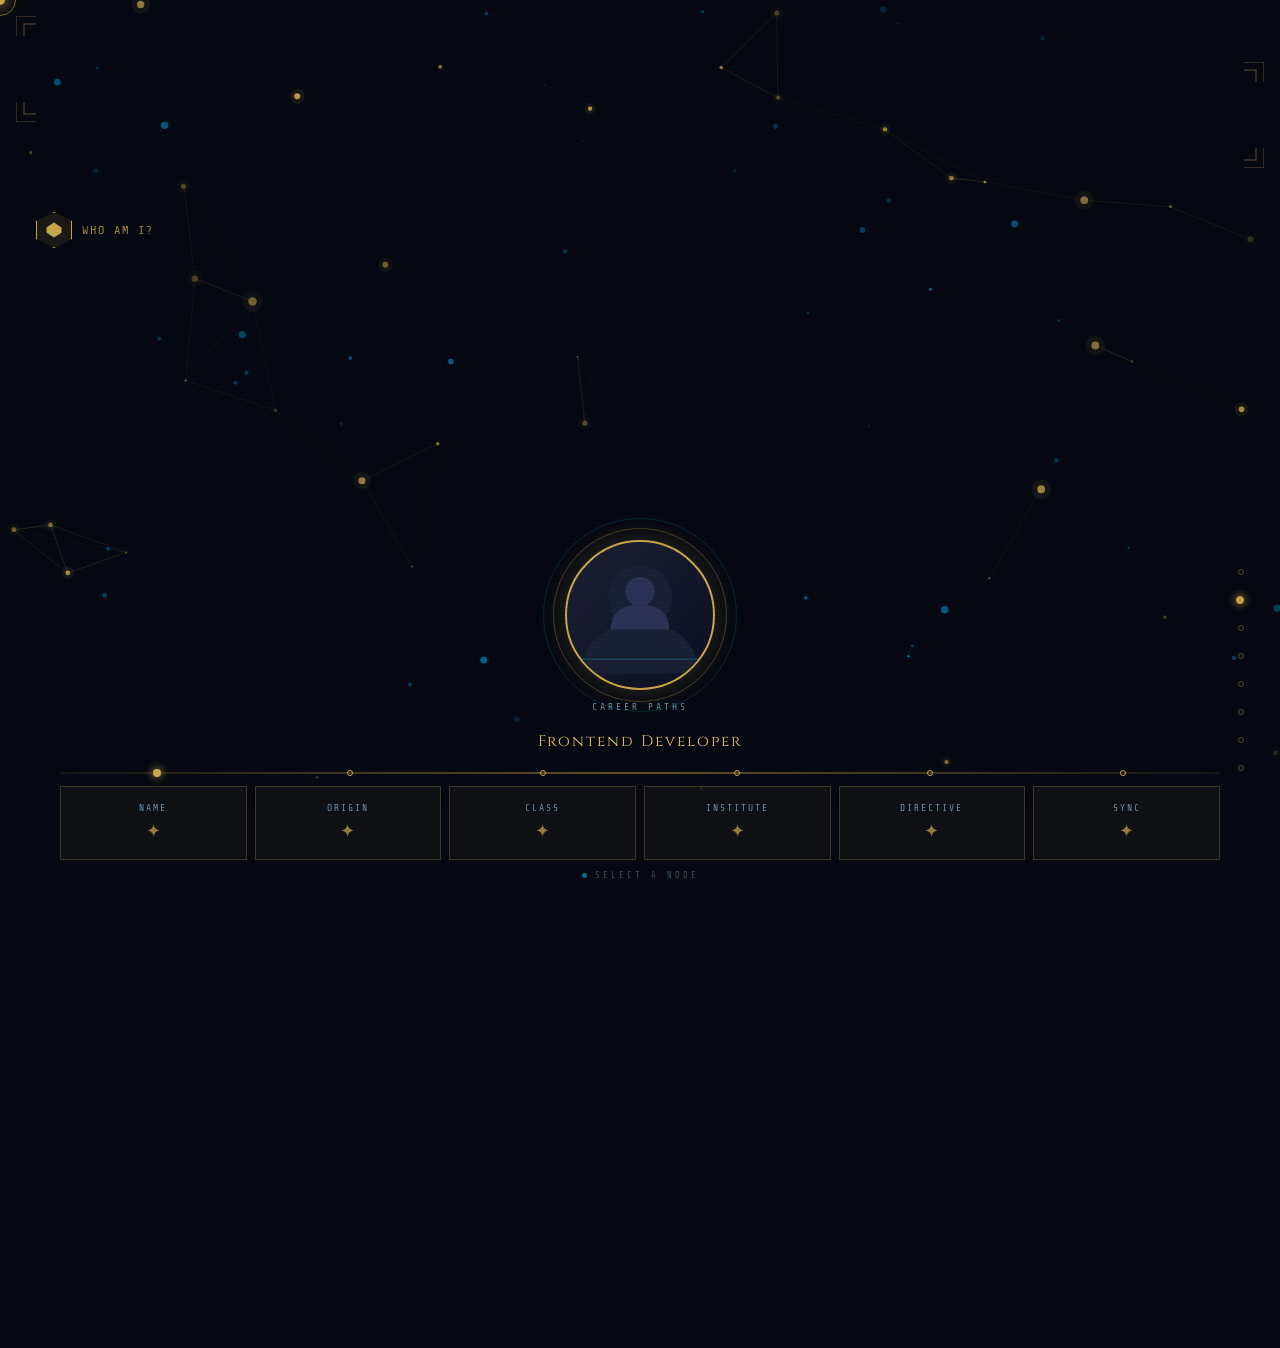
==== commit 9956ca21: "remove all GSAP - blocked by Firebase CSP" ====
--- a/about.html
+++ b/about.html
@@ -5,8 +5,8 @@
 <meta name="viewport" content="width=device-width, initial-scale=1.0">
 <title>Who Am I — Carl Christian Jarque</title>
 <link rel="preconnect" href="https://fonts.googleapis.com">
-<link href="https://fonts.googleapis.com/css2?family=Cinzel:wght@400;600;700;900&family=Rajdhani:wght@300;400;500;600;700&family=Share+Tech+Mono&display=swap" rel="stylesheet">
-<script src="https://cdnjs.cloudflare.com/ajax/libs/gsap/3.12.2/gsap.min.js"></script>
+<link rel="preconnect" href="https://fonts.gstatic.com" crossorigin>
+<link href="https://fonts.googleapis.com/css2?family=Cinzel:wght@400;600;700;900&family=Rajdhani:wght@300;400;500;600;700&family=Share+Tech+Mono&display=optional" rel="stylesheet">
 <link rel="stylesheet" href="css/style.css">
 <style>
 .about-page {
@@ -16,6 +16,8 @@
   align-items: center;
   position: relative;
   padding-top: 72px;
+  padding-bottom: 200px;
+  overflow: hidden;
 }
 
 /* PHOTO CIRCLE AREA */
@@ -96,11 +98,13 @@
 
 /* CARDS SECTION - FIXED TO BOTTOM */
 .cards-section {
-  position: fixed;
-  bottom: 0; left: 0; right: 0;
-  padding: 0 60px 24px;
-  background: linear-gradient(to top, rgba(6,9,18,0.98) 60%, transparent);
-  z-index: 20;
+  position: fixed !important;
+  bottom: 0 !important;
+  left: 0 !important;
+  right: 0 !important;
+  padding: 0 60px 20px;
+  background: linear-gradient(to top, rgba(6,9,18,1) 70%, rgba(6,9,18,0.95) 85%, transparent);
+  z-index: 200 !important;
 }
 .timeline-line {
   position: relative;
@@ -208,6 +212,28 @@
   transition: opacity 0.2s;
 }
 .holo-close:hover { opacity: 1; }
+
+
+
+
+
+body > *:not(#bg-canvas):not(.scanlines):not(.cursor):not(.cursor-ring) {
+  position: relative;
+  z-index: 2;
+}
+.hub-page, .contact-page, .skills-page, .hobbies-page,
+.projects-page, .certs-page, .about-page, .cards-section,
+.contact-left, .contact-right, .hub-cards, .hub-mode-label,
+.hub-card, .contact-item, .contact-header,
+.skills-char-area, .skills-panel,
+.hobby-frame, .hobbies-header, .frames-gallery,
+.projects-list, .project-detail,
+.certs-grid, .certs-header-row, .certs-footer,
+.photo-section {
+  position: relative;
+  z-index: 20;
+}
+
 </style>
 </head>
 <body>
@@ -401,21 +427,16 @@
   overlay.style.display = 'flex';
   holoCubeActive = true;
   drawHoloCube();
-  gsap.fromTo(overlay, { opacity: 0 }, { opacity: 1, duration: 0.3 });
+  
 }
 
 function closeHologram() {
   holoCubeActive = false;
-  gsap.to('#hologram-overlay', { opacity: 0, duration: 0.2, onComplete: () => {
-    document.getElementById('hologram-overlay').style.display = 'none';
-  }});
+  document.getElementById('hologram-overlay').style.display = 'none';
 }
 
 // Page entrance
-window.addEventListener('load', () => {
-  gsap.from('.photo-section', { opacity: 0, y: -20, duration: 0.6, delay: 0.2 });
-  gsap.from('.cards-section', { opacity: 0, y: 30, duration: 0.6, delay: 0.4 });
-});
+
 </script>
 </body>
 </html>
--- a/css/style.css
+++ b/css/style.css
@@ -62,12 +62,42 @@
   position: fixed;
   top: 0; left: 0;
   width: 100%; height: 100%;
-  z-index: 0;
-}
-
-/* ============================================
-   PAGE WRAPPER
-   ============================================ */
+  z-index: 1;
+  pointer-events: none;
+}
+
+/* ============================================
+   UNIVERSAL CONTENT LAYER
+   Forces ALL page content above the canvas (z-index:1)
+   ============================================ */
+.page,
+.hub-page, .contact-page, .skills-page,
+.hobbies-page, .projects-page, .certs-page,
+.about-page, .cards-section,
+.nav-breadcrumb, .floating-nav, .back-btn,
+.scanlines, .corner-deco,
+#aria-panel, #admin-modal, #loading-screen,
+#hologram-overlay, #carousel-overlay,
+#cert-viewer, #cube-hologram-wrap {
+  position: relative;
+  z-index: 10;
+}
+
+/* Fixed elements need z-index too */
+.nav-breadcrumb  { z-index: 1000; }
+.floating-nav    { z-index: 1000; }
+.back-btn        { z-index: 1000; }
+.corner-deco     { z-index: 6;    }
+.scanlines       { z-index: 5;    }
+#loading-screen  { z-index: 9000; }
+#aria-panel      { z-index: 500;  }
+#admin-modal     { z-index: 900;  }
+#hologram-overlay,
+#carousel-overlay,
+#cert-viewer     { z-index: 800;  }
+.cards-section   { z-index: 200;  }
+.cursor          { z-index: 9999; }
+.cursor-ring     { z-index: 9998; }
 .page {
   position: fixed;
   top: 0; left: 0;
@@ -521,8 +551,32 @@
 }
 
 /* ============================================
-   SHARED ANIMATIONS
-   ============================================ */
+   CSS ENTRANCE ANIMATIONS (replaces GSAP)
+   ============================================ */
+@keyframes fadeInUp {
+  from { opacity: 0; transform: translateY(16px); }
+  to   { opacity: 1; transform: translateY(0); }
+}
+@keyframes fadeInLeft {
+  from { opacity: 0; transform: translateX(-16px); }
+  to   { opacity: 1; transform: translateX(0); }
+}
+@keyframes fadeIn {
+  from { opacity: 0; }
+  to   { opacity: 1; }
+}
+
+.anim-fade-up   { animation: fadeInUp  0.5s ease-out both; }
+.anim-fade-left { animation: fadeInLeft 0.5s ease-out both; }
+.anim-fade      { animation: fadeIn    0.5s ease-out both; }
+.anim-delay-1   { animation-delay: 0.1s; }
+.anim-delay-2   { animation-delay: 0.2s; }
+.anim-delay-3   { animation-delay: 0.3s; }
+.anim-delay-4   { animation-delay: 0.4s; }
+.anim-delay-5   { animation-delay: 0.5s; }
+
+/* Ensure animated elements start visible if animation not supported */
+.anim-fade-up, .anim-fade-left, .anim-fade { opacity: 1; }
 @keyframes pulse-red {
   0%, 100% { box-shadow: 0 0 0 0 rgba(201,100,30,0.6); }
   50% { box-shadow: 0 0 0 6px rgba(201,100,30,0); }
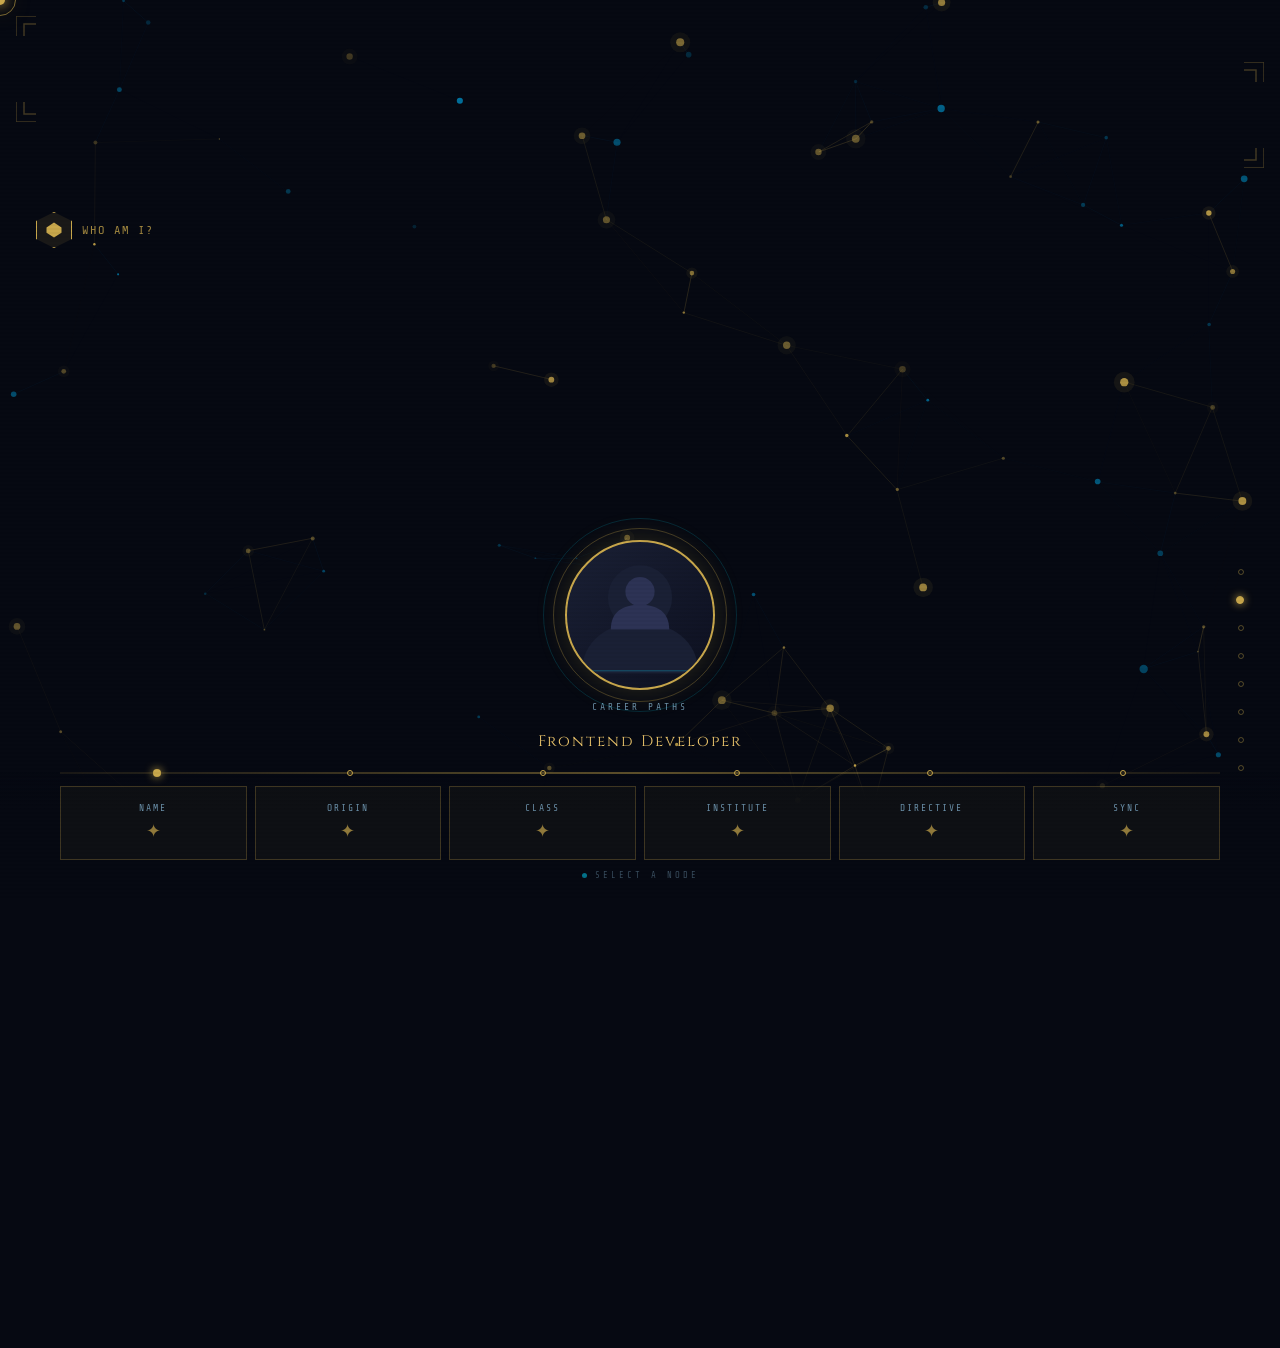
==== commit b88e728e: "wrap all pages in .page div, remove GSAP" ====
--- a/about.html
+++ b/about.html
@@ -275,6 +275,7 @@
 </a>
 
 <!-- PAGE CONTENT -->
+<div class="page">
 <div class="about-page">
 
   <!-- PHOTO SECTION -->
